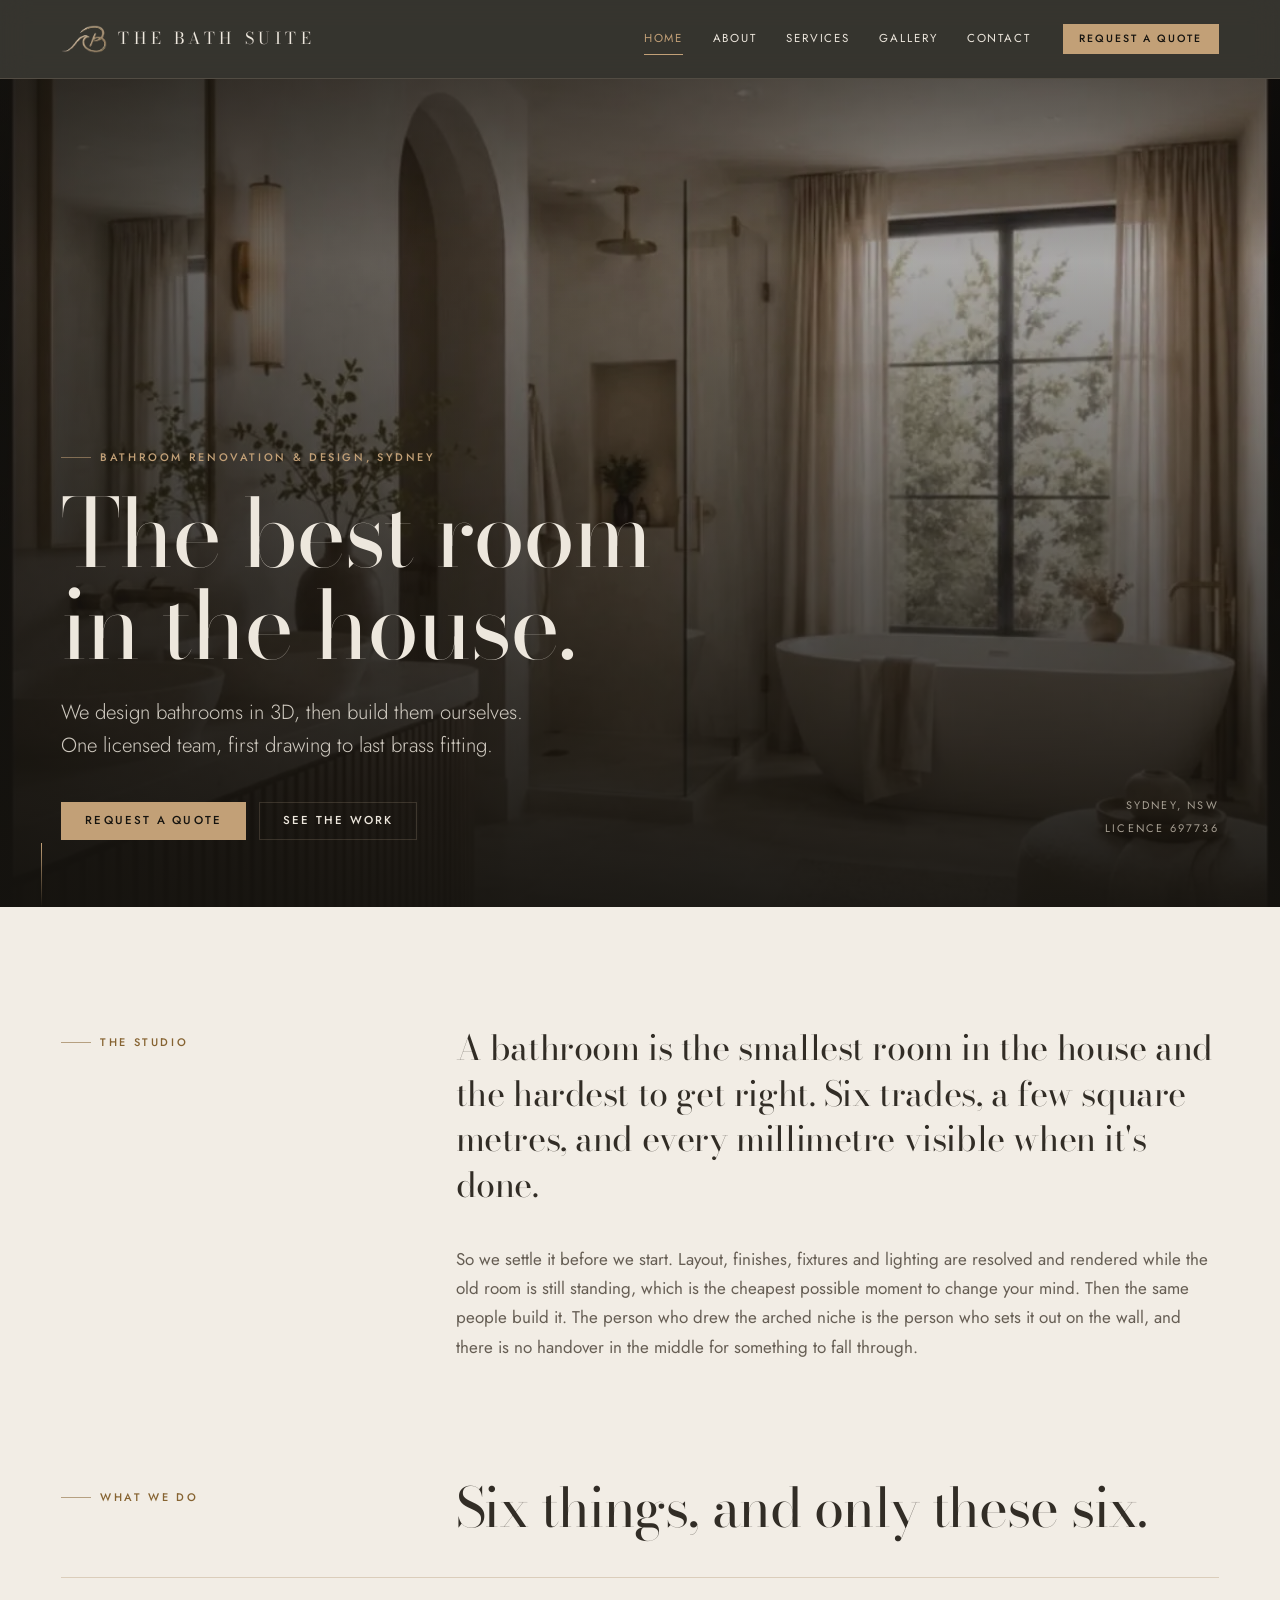
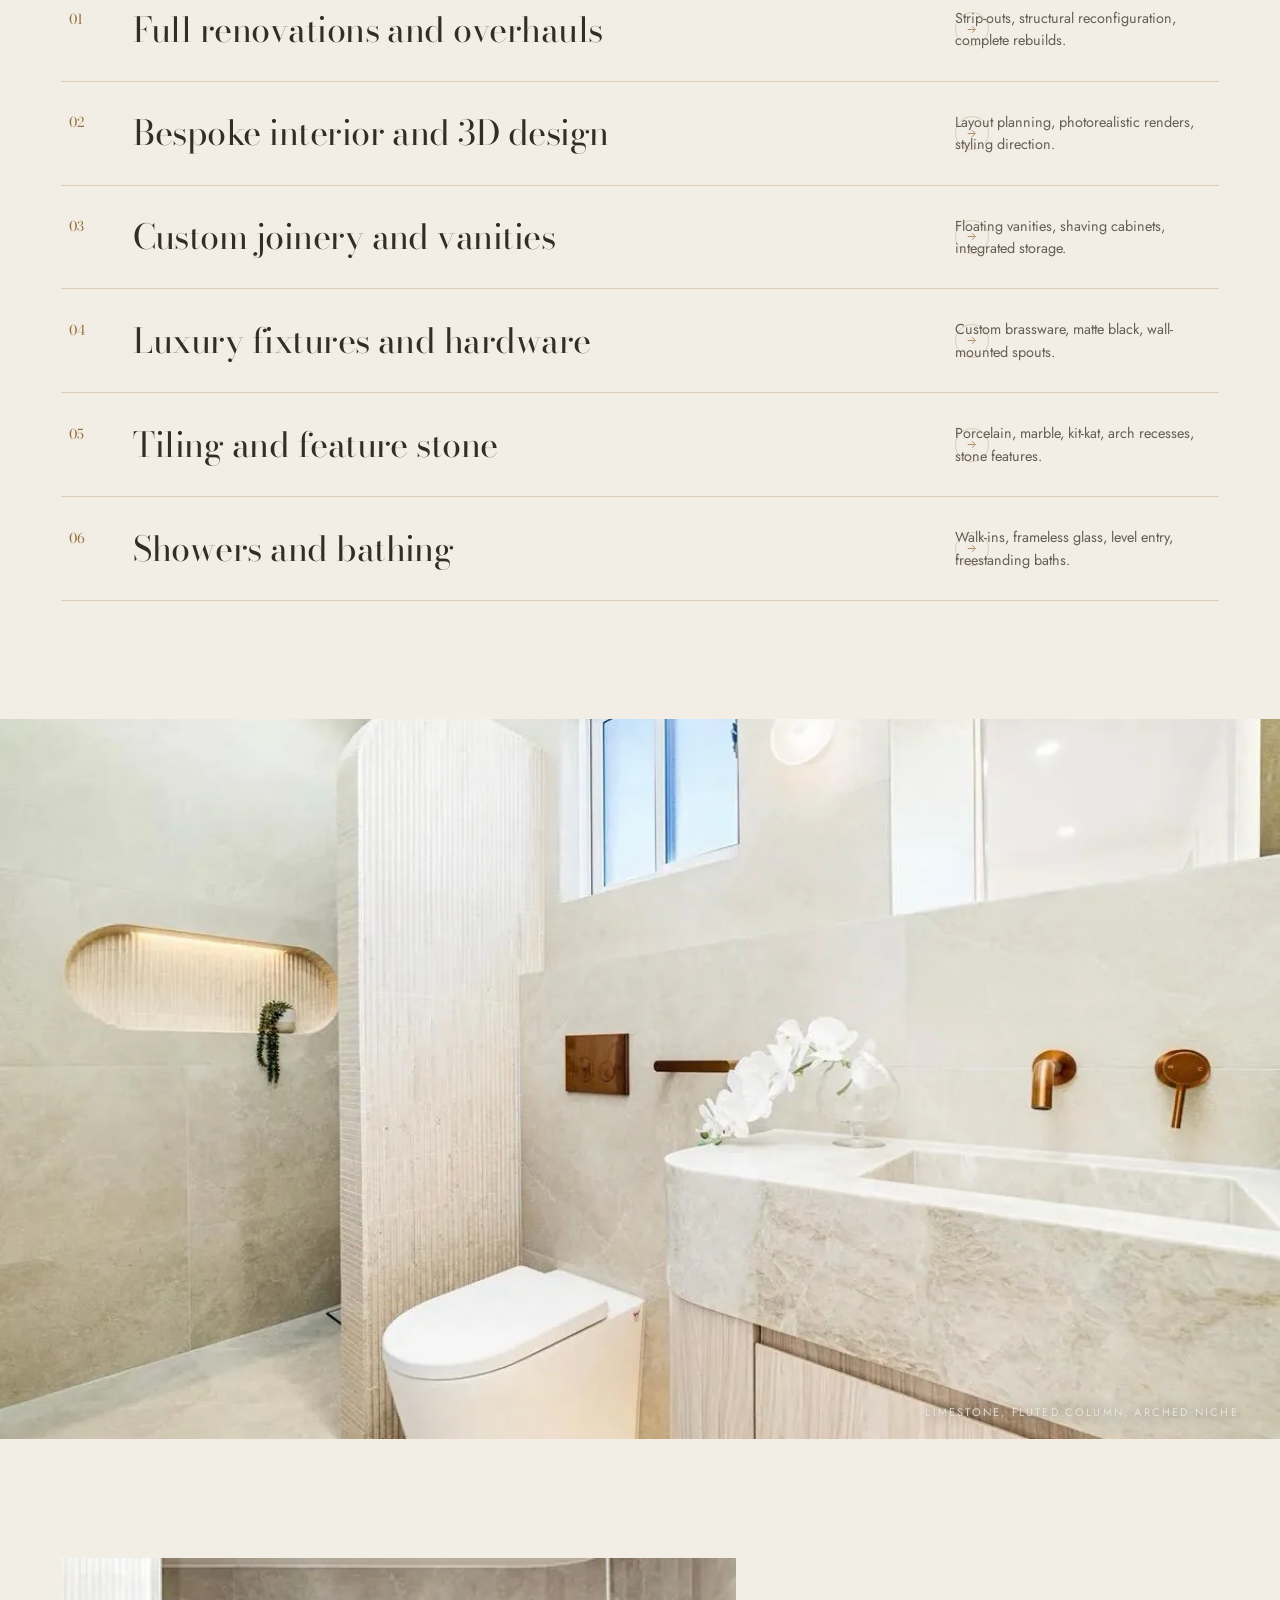
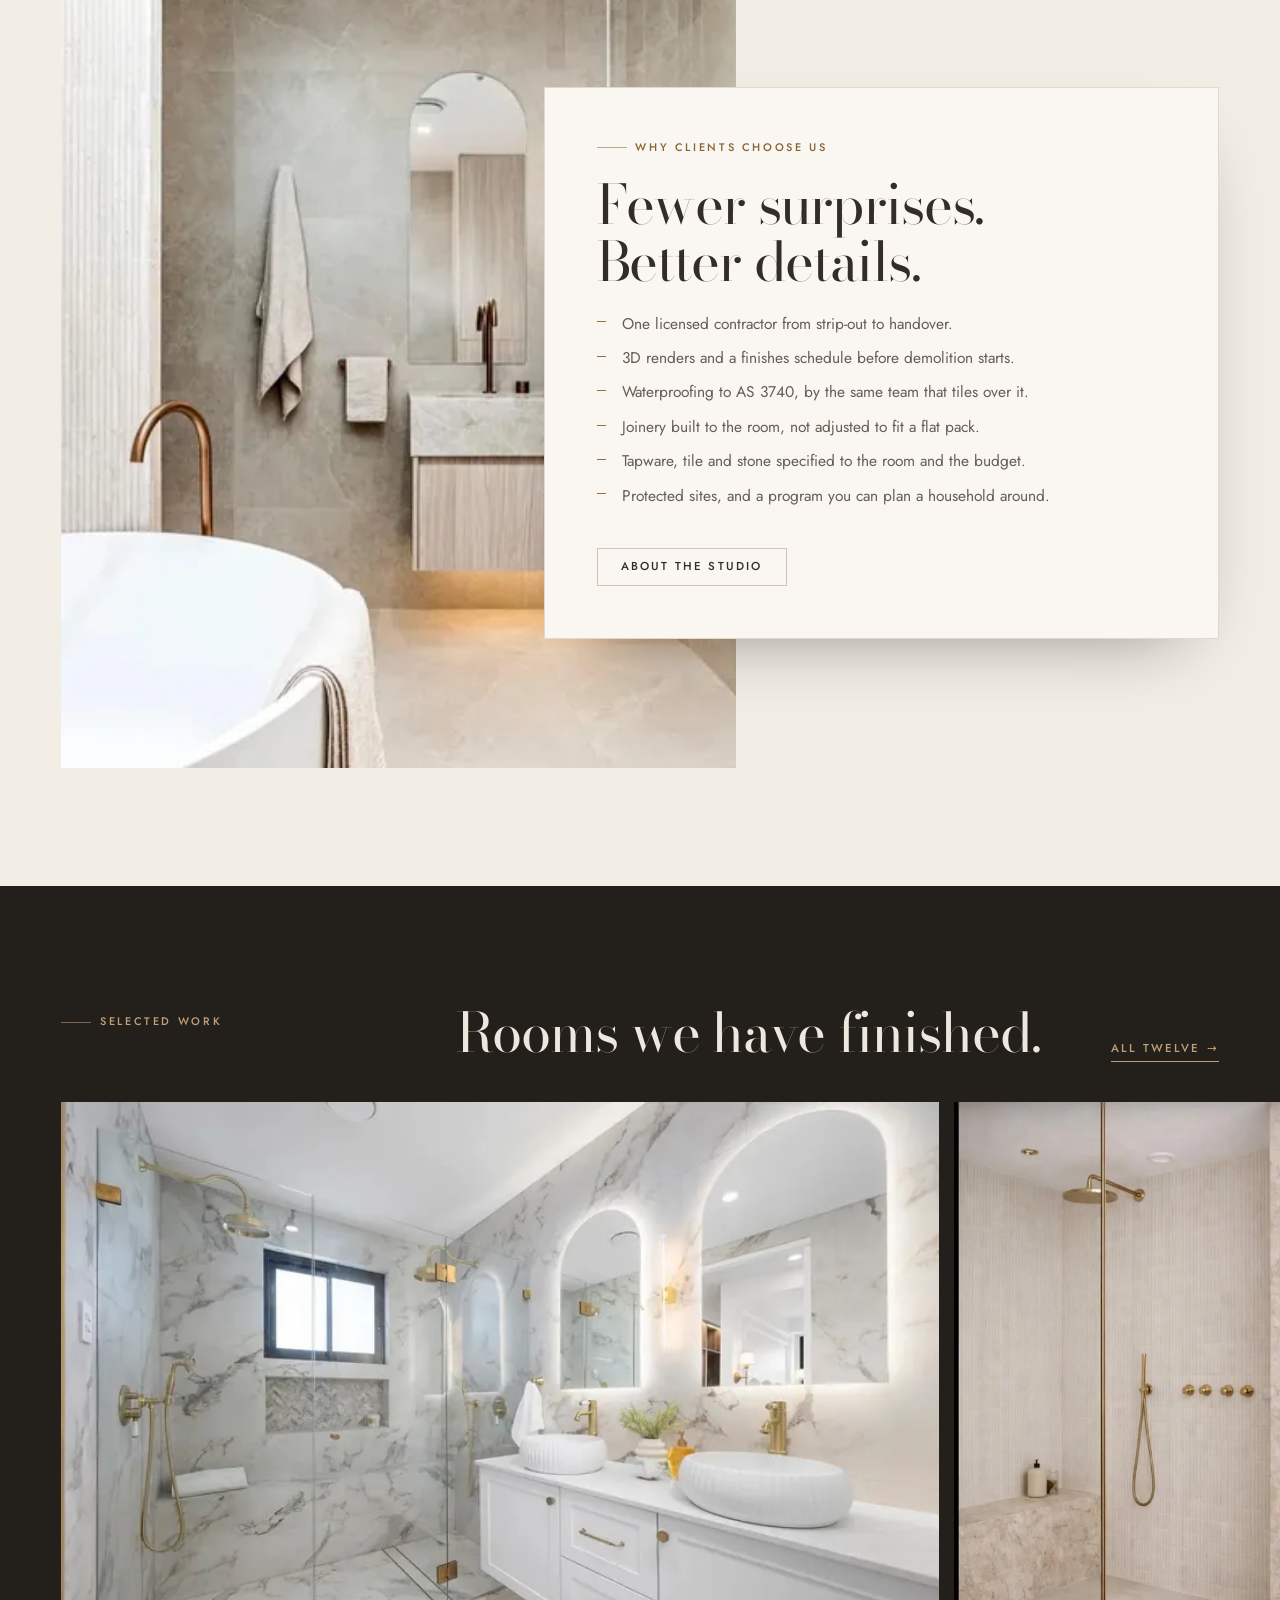
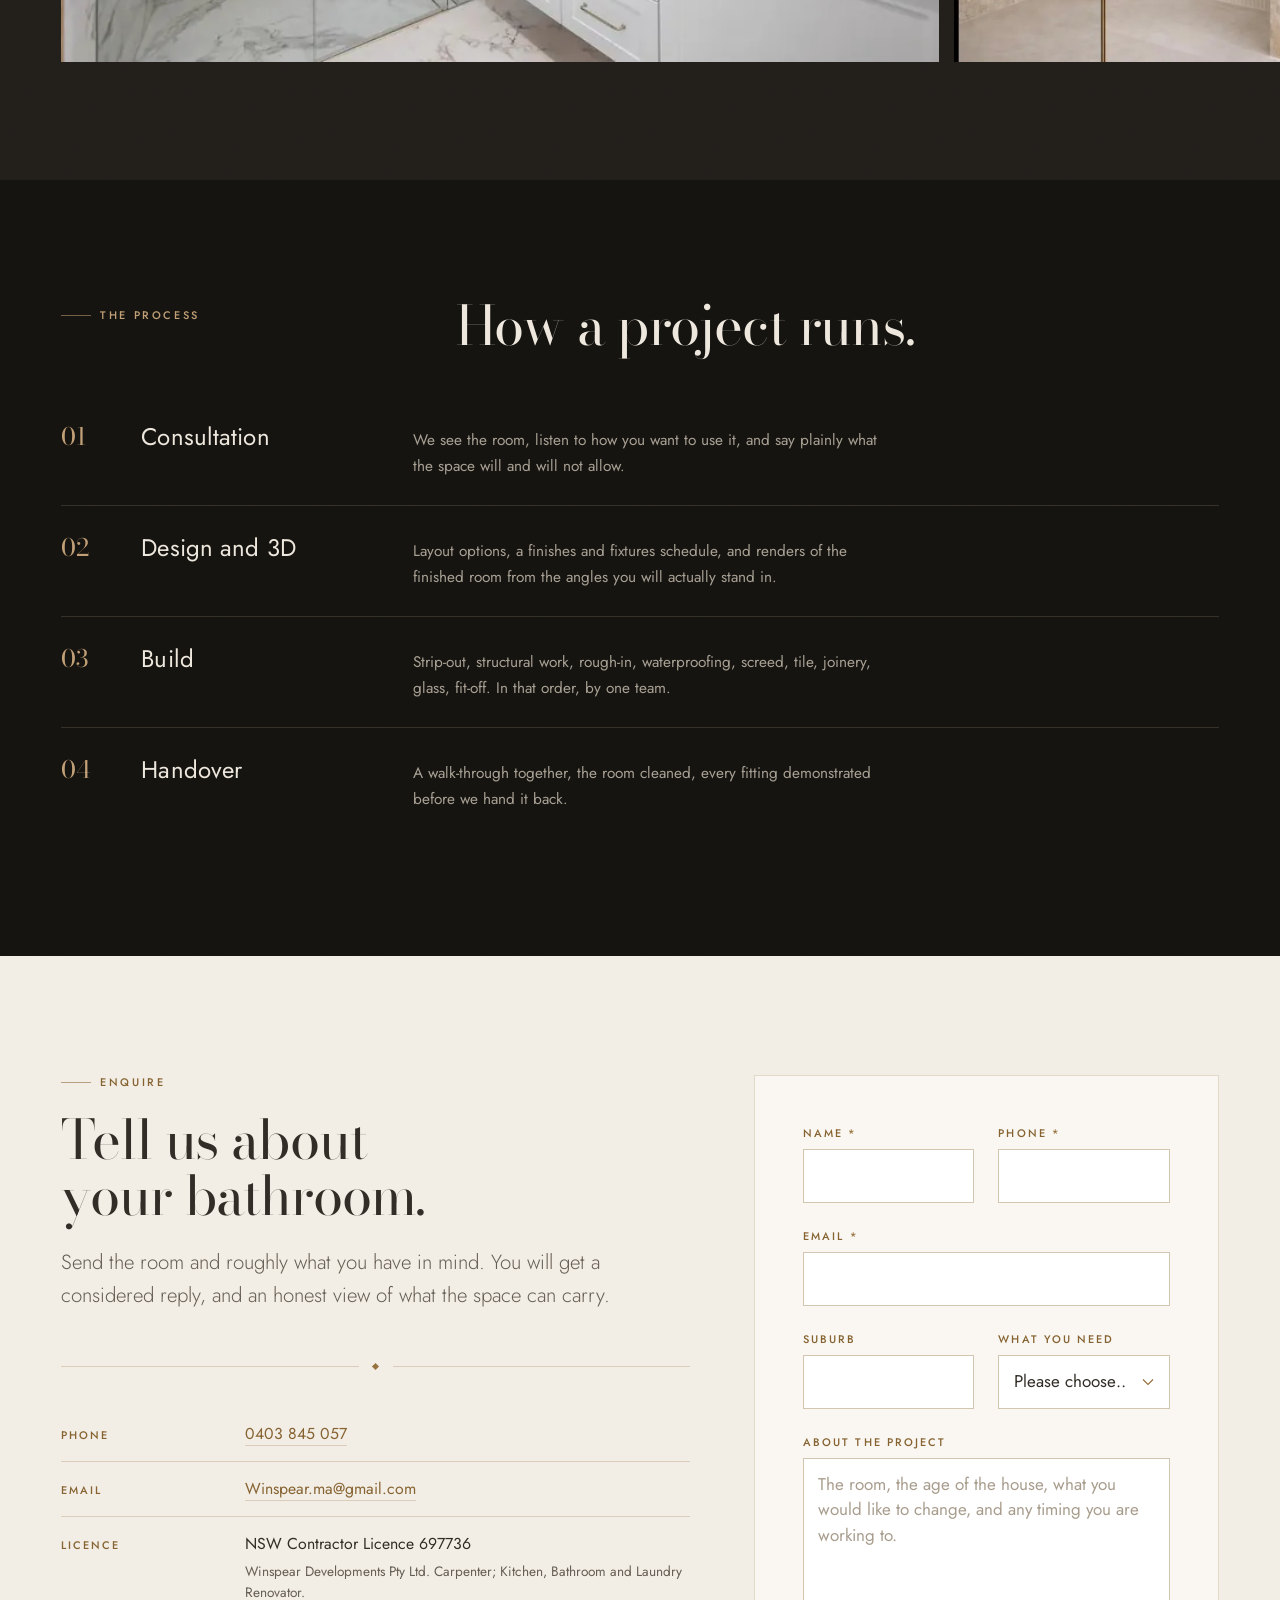
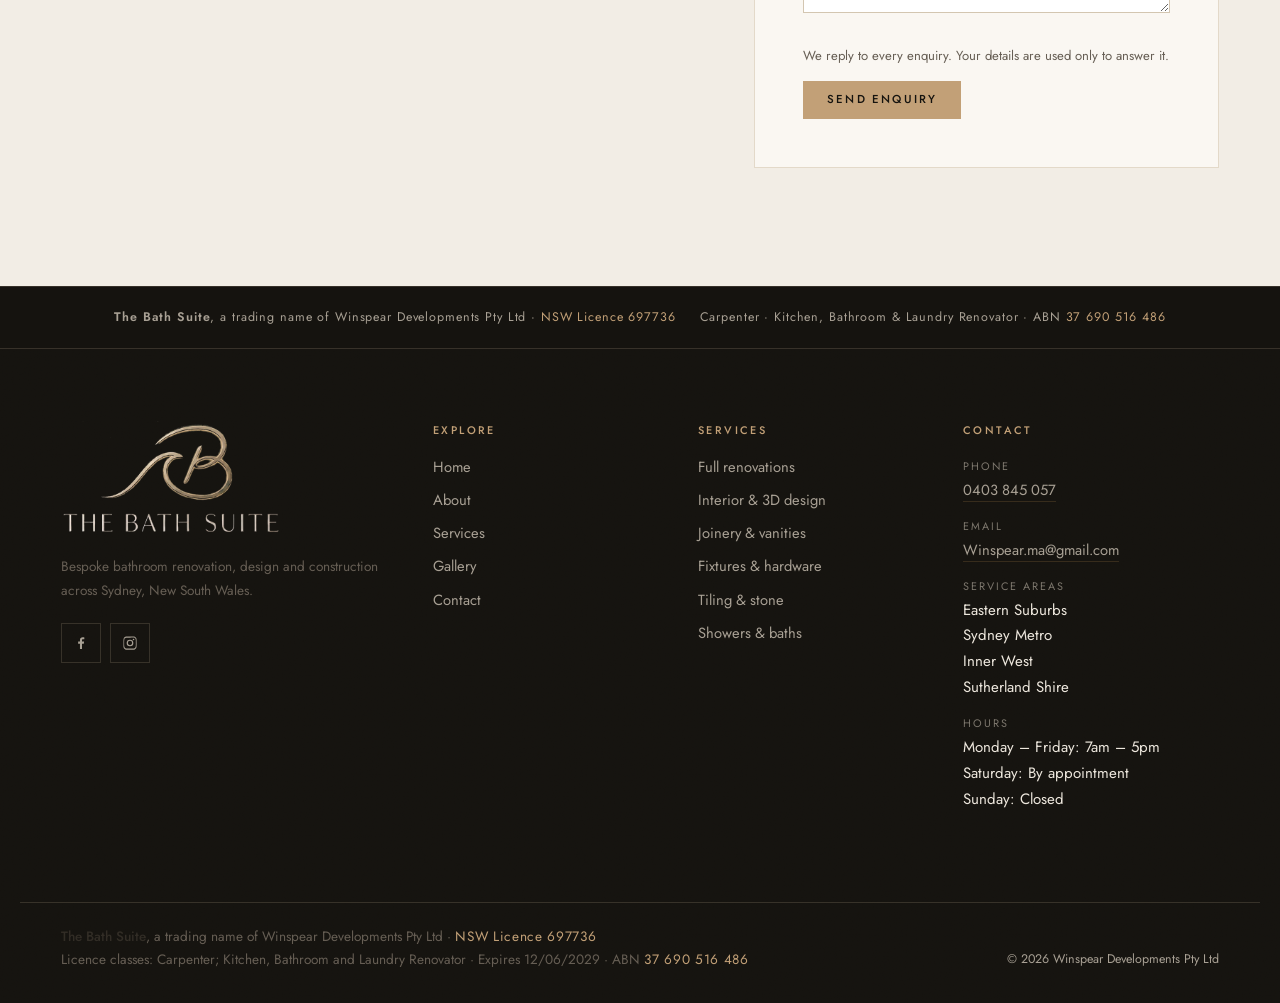
==== index.html @ baddc9fd "Bake the areas and address into the markup Keeps them consistent with phone, email and hours: a know" ====
<!DOCTYPE html>
<html lang="en-AU">
<head>
<meta charset="utf-8">
<meta name="viewport" content="width=device-width, initial-scale=1">
<title>The Bath Suite | Bespoke Bathroom Renovations &amp; Design, Sydney</title>
<meta name="description" content="Bespoke bathroom renovations across Sydney. Full rebuilds, 3D design, custom joinery, luxury tapware, tiling and stone. Licensed NSW renovator.">
<link rel="canonical" href="https://www.thebathsuite.com.au/index.html">
<meta name="theme-color" content="#15130f">

<meta property="og:type" content="website">
<meta property="og:site_name" content="The Bath Suite">
<meta property="og:locale" content="en_AU">
<meta property="og:title" content="The Bath Suite | Bespoke Bathroom Renovations &amp; Design, Sydney">
<meta property="og:description" content="Bespoke bathrooms across Sydney, designed in 3D and built end to end by a licensed renovation team.">
<meta property="og:url" content="https://www.thebathsuite.com.au/index.html">
<meta property="og:image" content="https://www.thebathsuite.com.au/assets/img/gallery/calacatta-marble-arched-mirrors-brass-tapware.webp">
<meta property="og:image:alt" content="Marble bathroom with twin arched backlit mirrors and brass tapware by The Bath Suite.">
<meta name="twitter:card" content="summary_large_image">

<link rel="icon" href="favicon.ico" sizes="32x32">
<link rel="icon" type="image/png" href="favicon-32.png" sizes="32x32">
<link rel="apple-touch-icon" href="apple-touch-icon.png">
<link rel="manifest" href="site.webmanifest">

<link rel="preload" href="assets/fonts/bodoni-var.woff2" as="font" type="font/woff2" crossorigin>
<link rel="preload" href="assets/fonts/jost-var.woff2" as="font" type="font/woff2" crossorigin>
<link rel="preload" as="image" href="assets/img/gallery/french-provincial-ensuite-arched-doorway-tub.webp" fetchpriority="high">
<link rel="stylesheet" href="assets/css/site.css">
<script src="assets/js/config.js"></script>

<!-- Local business schema. Keep "telephone", "address" and the hours in step
     with config.js if any of them change.
     Saturday is deliberately not listed below: it is by appointment, and no
     times were given, so inventing a window would be worse than omitting it.
     The human-readable hours on the page carry that nuance. -->
<script type="application/ld+json">
{
  "@context": "https://schema.org",
  "@type": "HomeAndConstructionBusiness",
  "@id": "https://www.thebathsuite.com.au/#business",
  "name": "The Bath Suite",
  "legalName": "Winspear Developments Pty Ltd",
  "description": "Bespoke bathroom renovation, design and construction studio serving Sydney, New South Wales.",
  "url": "https://www.thebathsuite.com.au/",
  "telephone": "+61403845057",
  "email": "Winspear.ma@gmail.com",
  "logo": "https://www.thebathsuite.com.au/icon-512.png",
  "image": "https://www.thebathsuite.com.au/assets/img/gallery/calacatta-marble-arched-mirrors-brass-tapware.webp",
  "address": {
    "@type": "PostalAddress",
    "streetAddress": "53 Corea Street",
    "addressLocality": "Sylvania",
    "addressRegion": "NSW",
    "postalCode": "2224",
    "addressCountry": "AU"
  },
  "areaServed": [
    { "@type": "City", "name": "Sydney", "containedInPlace": { "@type": "State", "name": "New South Wales" } },
    { "@type": "Place", "name": "Eastern Suburbs, Sydney" },
    { "@type": "Place", "name": "Inner West, Sydney" },
    { "@type": "Place", "name": "Sutherland Shire" }
  ],
  "openingHoursSpecification": [
    {
      "@type": "OpeningHoursSpecification",
      "dayOfWeek": ["Monday", "Tuesday", "Wednesday", "Thursday", "Friday"],
      "opens": "07:00",
      "closes": "17:00"
    }
  ],
  "sameAs": [
    "https://www.facebook.com/profile.php?id=61593189610822",
    "https://www.instagram.com/the.bathsuite"
  ],
  "identifier": [
    { "@type": "PropertyValue", "name": "ABN", "value": "37 690 516 486" },
    { "@type": "PropertyValue", "name": "NSW Contractor Licence", "value": "697736" }
  ],
  "knowsAbout": [
    "Bathroom renovation", "Bathroom design", "3D interior visualisation",
    "Custom joinery and vanities", "Tiling and stone work", "Shower installation"
  ]
}
</script>
</head>

<body>
<a class="skip" href="#main">Skip to content</a>

<!-- ============================================================ HEADER -->
<header class="site-head">
  <div class="shell head-inner">
    <a class="brand" href="index.html" aria-label="The Bath Suite, home">
      <img class="brand__mark" src="assets/img/logo-mark.webp" alt="" width="240" height="141" fetchpriority="high">
      <span class="brand__type">The Bath&nbsp;Suite</span>
    </a>

    <nav class="nav" aria-label="Primary">
      <ul class="nav__list">
        <li><a href="index.html" aria-current="page">Home</a></li>
        <li><a href="about.html">About</a></li>
        <li><a href="services.html">Services</a></li>
        <li><a href="gallery.html">Gallery</a></li>
        <li><a href="contact.html">Contact</a></li>
      </ul>
      <a class="btn btn--brass btn--sm" href="contact.html">Request a quote</a>
    </nav>

    <button class="burger" id="burger" aria-expanded="false" aria-controls="navPanel">
      <span></span><span></span><span></span>
      <span class="visually-hidden">Menu</span>
    </button>
  </div>
</header>

<div class="nav-panel" id="navPanel">
  <a href="index.html" aria-current="page">Home</a>
  <a href="about.html">About</a>
  <a href="services.html">Services</a>
  <a href="gallery.html">Gallery</a>
  <a href="contact.html">Contact</a>
  <a class="btn btn--brass" href="contact.html">Request a quote</a>
  <p class="nav-panel__meta">Sydney, NSW<br>NSW Licence 697736</p>
</div>

<main id="main">

  <!-- ============================================================ HERO -->
  <section class="hero">
    <img class="hero__img"
         src="assets/img/gallery/french-provincial-ensuite-arched-doorway-tub.webp"
         alt="Ensuite with an arched doorway to the shower, a freestanding bath beneath a steel window, and a fluted timber double vanity."
         width="1206" height="1386" fetchpriority="high" decoding="async">
    <div class="shell hero__inner">
      <div class="hero__lede">
        <p class="eyebrow">Bathroom renovation &amp; design, Sydney</p>
        <h1 class="hero__title">The best room in the house.</h1>
        <p class="lead">We design bathrooms in 3D, then build them ourselves. One licensed
          team, first drawing to last brass fitting.</p>
        <div class="btn-row">
          <a class="btn btn--brass" href="contact.html">Request a quote</a>
          <a class="btn btn--ghost" href="gallery.html">See the work</a>
        </div>
      </div>
      <p class="hero__aside">Sydney, NSW<br>Licence 697736</p>
    </div>
    <span class="hero__seam" aria-hidden="true"></span>
  </section>

  <!-- ====================================================== STATEMENT -->
  <section class="section">
    <div class="shell g12">
      <div class="statement__label reveal">
        <p class="eyebrow">The studio</p>
      </div>
      <div class="statement__body reveal">
        <p>A bathroom is the smallest room in the house and the hardest to get right.
          Six trades, a few square metres, and every millimetre visible when it's done.</p>
        <p>So we settle it before we start. Layout, finishes, fixtures and lighting are
          resolved and rendered while the old room is still standing, which is the cheapest
          possible moment to change your mind. Then the same people build it. The person who
          drew the arched niche is the person who sets it out on the wall, and there is no
          handover in the middle for something to fall through.</p>
      </div>
    </div>
  </section>

  <!-- ================================================== SERVICE INDEX -->
  <section class="section section--flush-top" id="services">
    <div class="shell">
      <div class="g12" style="margin-bottom: clamp(1.5rem, 1rem + 2vw, 2.5rem)">
        <div class="statement__label reveal"><p class="eyebrow">What we do</p></div>
        <div class="statement__body reveal" style="align-self: end">
          <h2 style="font-size: var(--t-h2)">Six things, and only these six.</h2>
        </div>
      </div>

      <div class="index reveal">
        <a class="index__row" href="services.html#renovations">
          <span class="index__num">01</span>
          <span class="index__title">Full renovations and overhauls</span>
          <p class="index__desc">Strip-outs, structural reconfiguration, complete rebuilds.</p>
          <img class="index__thumb" src="assets/img/gallery/green-mosaic-freestanding-tub-brushed-brass-760.webp"
               alt="" width="760" height="514" loading="lazy" decoding="async">
          <span class="index__go" aria-hidden="true">
            <svg viewBox="0 0 24 24"><path d="M5 12h13M13 6l6 6-6 6"/></svg>
          </span>
        </a>

        <a class="index__row" href="services.html#design">
          <span class="index__num">02</span>
          <span class="index__title">Bespoke interior and 3D design</span>
          <p class="index__desc">Layout planning, photorealistic renders, styling direction.</p>
          <img class="index__thumb" src="assets/img/gallery/french-provincial-ensuite-arched-doorway-tub-760.webp"
               alt="" width="760" height="874" loading="lazy" decoding="async">
          <span class="index__go" aria-hidden="true">
            <svg viewBox="0 0 24 24"><path d="M5 12h13M13 6l6 6-6 6"/></svg>
          </span>
        </a>

        <a class="index__row" href="services.html#joinery">
          <span class="index__num">03</span>
          <span class="index__title">Custom joinery and vanities</span>
          <p class="index__desc">Floating vanities, shaving cabinets, integrated storage.</p>
          <img class="index__thumb" src="assets/img/gallery/marble-walls-timber-vanity-backlit-mirrors-760.webp"
               alt="" width="760" height="507" loading="lazy" decoding="async">
          <span class="index__go" aria-hidden="true">
            <svg viewBox="0 0 24 24"><path d="M5 12h13M13 6l6 6-6 6"/></svg>
          </span>
        </a>

        <a class="index__row" href="services.html#fixtures">
          <span class="index__num">04</span>
          <span class="index__title">Luxury fixtures and hardware</span>
          <p class="index__desc">Custom brassware, matte black, wall-mounted spouts.</p>
          <img class="index__thumb" src="assets/img/gallery/blue-kitkat-tile-brass-tapware-black-basin-760.webp"
               alt="" width="760" height="835" loading="lazy" decoding="async">
          <span class="index__go" aria-hidden="true">
            <svg viewBox="0 0 24 24"><path d="M5 12h13M13 6l6 6-6 6"/></svg>
          </span>
        </a>

        <a class="index__row" href="services.html#tiling">
          <span class="index__num">05</span>
          <span class="index__title">Tiling and feature stone</span>
          <p class="index__desc">Porcelain, marble, kit-kat, arch recesses, stone features.</p>
          <img class="index__thumb" src="assets/img/gallery/calacatta-marble-arched-mirrors-brass-tapware-760.webp"
               alt="" width="760" height="485" loading="lazy" decoding="async">
          <span class="index__go" aria-hidden="true">
            <svg viewBox="0 0 24 24"><path d="M5 12h13M13 6l6 6-6 6"/></svg>
          </span>
        </a>

        <a class="index__row" href="services.html#showers">
          <span class="index__num">06</span>
          <span class="index__title">Showers and bathing</span>
          <p class="index__desc">Walk-ins, frameless glass, level entry, freestanding baths.</p>
          <img class="index__thumb" src="assets/img/gallery/cream-kitkat-shower-stone-shelving-brass-760.webp"
               alt="" width="760" height="897" loading="lazy" decoding="async">
          <span class="index__go" aria-hidden="true">
            <svg viewBox="0 0 24 24"><path d="M5 12h13M13 6l6 6-6 6"/></svg>
          </span>
        </a>
      </div>
    </div>
  </section>

  <!-- ================================================== FULL-BLEED PLATE -->
  <section class="plate bleed">
    <img src="assets/img/gallery/limestone-powder-room-fluted-column-arch-niche-760.webp"
         srcset="assets/img/gallery/limestone-powder-room-fluted-column-arch-niche-760.webp 760w, assets/img/gallery/limestone-powder-room-fluted-column-arch-niche.webp 1206w"
         sizes="100vw"
         alt="Limestone powder room with a fluted tile column, an arched backlit niche and aged brass tapware."
         width="1206" height="776" loading="lazy" decoding="async">
    <p class="plate__note">Limestone, fluted column, arched niche</p>
  </section>

  <!-- ======================================================= OVERLAP -->
  <section class="section">
    <div class="shell">
      <div class="overlap">
        <div class="overlap__media reveal">
          <img src="assets/img/gallery/warm-neutral-ensuite-fluted-tile-arch-mirror.webp"
               srcset="assets/img/gallery/warm-neutral-ensuite-fluted-tile-arch-mirror-760.webp 760w,
                       assets/img/gallery/warm-neutral-ensuite-fluted-tile-arch-mirror.webp 1206w"
               sizes="(min-width: 900px) 58vw, 100vw"
               alt="Warm neutral ensuite with a fluted tile wall, an arched mirror and a floating stone-top vanity."
               width="1206" height="792" loading="lazy" decoding="async">
        </div>
        <div class="overlap__panel reveal">
          <p class="eyebrow">Why clients choose us</p>
          <h2>Fewer surprises.<br>Better details.</h2>
          <ul class="ticks">
            <li>One licensed contractor from strip-out to handover.</li>
            <li>3D renders and a finishes schedule before demolition starts.</li>
            <li>Waterproofing to AS 3740, by the same team that tiles over it.</li>
            <li>Joinery built to the room, not adjusted to fit a flat pack.</li>
            <li>Tapware, tile and stone specified to the room and the budget.</li>
            <li>Protected sites, and a program you can plan a household around.</li>
          </ul>
          <div class="btn-row">
            <a class="btn btn--ghost" href="about.html">About the studio</a>
          </div>
        </div>
      </div>
    </div>
  </section>

  <!-- ==================================================== GALLERY RAIL -->
  <section class="section on-dark">
    <div class="shell" style="margin-bottom: clamp(1.5rem, 1rem + 2vw, 2.5rem)">
      <div class="g12">
        <div class="statement__label reveal"><p class="eyebrow">Selected work</p></div>
        <div class="statement__body reveal" style="display: flex; flex-wrap: wrap; gap: 1rem 2rem; align-items: baseline; justify-content: space-between">
          <h2 style="font-size: var(--t-h2)">Rooms we have finished.</h2>
          <a class="ulink" href="gallery.html">All twelve <span class="arw" aria-hidden="true">&rarr;</span></a>
        </div>
      </div>
    </div>

    <div class="rail bleed reveal">
      <a href="gallery.html" aria-label="Calacatta marble bathroom, view the gallery">
        <img src="assets/img/gallery/calacatta-marble-arched-mirrors-brass-tapware-760.webp"
             srcset="assets/img/gallery/calacatta-marble-arched-mirrors-brass-tapware-760.webp 760w, assets/img/gallery/calacatta-marble-arched-mirrors-brass-tapware.webp 1206w"
             sizes="(min-width: 900px) 46vw, 80vw"
             alt="Calacatta marble bathroom with twin arched backlit mirrors and brass tapware."
             width="1206" height="770" loading="lazy" decoding="async">
      </a>
      <a href="gallery.html" aria-label="Cream kit-kat tiled shower, view the gallery">
        <img src="assets/img/gallery/cream-kitkat-shower-stone-shelving-brass-760.webp"
             srcset="assets/img/gallery/cream-kitkat-shower-stone-shelving-brass-760.webp 760w, assets/img/gallery/cream-kitkat-shower-stone-shelving-brass.webp 1206w"
             sizes="(min-width: 900px) 46vw, 80vw"
             alt="Walk-in shower lined in cream kit-kat tile with stone shelving and brass fittings."
             width="1186" height="1400" loading="lazy" decoding="async">
      </a>
      <a href="gallery.html" aria-label="Green mosaic feature wall, view the gallery">
        <img src="assets/img/gallery/green-mosaic-freestanding-tub-brushed-brass-760.webp"
             srcset="assets/img/gallery/green-mosaic-freestanding-tub-brushed-brass-760.webp 760w, assets/img/gallery/green-mosaic-freestanding-tub-brushed-brass.webp 1206w"
             sizes="(min-width: 900px) 46vw, 80vw"
             alt="Freestanding bath against a green mosaic feature wall with brushed brass tapware."
             width="1206" height="815" loading="lazy" decoding="async">
      </a>
      <a href="gallery.html" aria-label="Travertine ensuite, view the gallery">
        <img src="assets/img/gallery/travertine-ensuite-checkerboard-shower-stone-vanity-760.webp"
             srcset="assets/img/gallery/travertine-ensuite-checkerboard-shower-stone-vanity-760.webp 760w, assets/img/gallery/travertine-ensuite-checkerboard-shower-stone-vanity.webp 1206w"
             sizes="(min-width: 900px) 46vw, 80vw"
             alt="Travertine ensuite with a checkerboard tiled shower and a floating stone vanity."
             width="1196" height="1400" loading="lazy" decoding="async">
      </a>
      <a href="gallery.html" aria-label="Blue kit-kat tiled bathroom, view the gallery">
        <img src="assets/img/gallery/blue-kitkat-tile-brass-tapware-black-basin-760.webp"
             srcset="assets/img/gallery/blue-kitkat-tile-brass-tapware-black-basin-760.webp 760w, assets/img/gallery/blue-kitkat-tile-brass-tapware-black-basin.webp 1206w"
             sizes="(min-width: 900px) 46vw, 80vw"
             alt="Blue kit-kat tiled shower and vanity with brushed brass tapware and a black basin."
             width="1040" height="1143" loading="lazy" decoding="async">
      </a>
      <a href="gallery.html" aria-label="Marble walls and timber vanity, view the gallery">
        <img src="assets/img/gallery/marble-walls-timber-vanity-backlit-mirrors-760.webp"
             srcset="assets/img/gallery/marble-walls-timber-vanity-backlit-mirrors-760.webp 760w, assets/img/gallery/marble-walls-timber-vanity-backlit-mirrors.webp 1206w"
             sizes="(min-width: 900px) 46vw, 80vw"
             alt="Marble-look walls with a timber floating vanity and twin backlit oval mirrors."
             width="1206" height="805" loading="lazy" decoding="async">
      </a>
    </div>
  </section>

  <!-- ======================================================== PROCESS -->
  <section class="section on-dark on-dark--deep">
    <div class="shell">
      <div class="g12" style="margin-bottom: clamp(1.5rem, 1rem + 2vw, 2.5rem)">
        <div class="statement__label reveal"><p class="eyebrow">The process</p></div>
        <div class="statement__body reveal">
          <h2 style="font-size: var(--t-h2)">How a project runs.</h2>
        </div>
      </div>

      <div class="steps reveal">
        <div class="step">
          <span class="step__num">01</span>
          <h3 class="h3">Consultation</h3>
          <p>We see the room, listen to how you want to use it, and say plainly what the space
            will and will not allow.</p>
        </div>
        <div class="step">
          <span class="step__num">02</span>
          <h3 class="h3">Design and 3D</h3>
          <p>Layout options, a finishes and fixtures schedule, and renders of the finished room
            from the angles you will actually stand in.</p>
        </div>
        <div class="step">
          <span class="step__num">03</span>
          <h3 class="h3">Build</h3>
          <p>Strip-out, structural work, rough-in, waterproofing, screed, tile, joinery, glass,
            fit-off. In that order, by one team.</p>
        </div>
        <div class="step">
          <span class="step__num">04</span>
          <h3 class="h3">Handover</h3>
          <p>A walk-through together, the room cleaned, every fitting demonstrated before we
            hand it back.</p>
        </div>
      </div>
    </div>
  </section>

  <!-- ========================================================= ENQUIRY -->
  <section class="section" id="enquire">
    <div class="shell">
      <div class="split split--wide-left split--top">
        <div class="reveal">
          <p class="eyebrow">Enquire</p>
          <h2>Tell us about your bathroom.</h2>
          <p class="lead">Send the room and roughly what you have in mind. You will get a
            considered reply, and an honest view of what the space can carry.</p>

          <div class="rule" aria-hidden="true"><span></span></div>

          <dl class="creds" style="padding: 0; background: none; border: 0">
            <div class="creds__row" data-optional>
              <dt>Phone</dt>
              <dd data-contact="phone"><a class="inline-link" href="tel:0403845057">0403 845 057</a></dd>
            </div>
            <div class="creds__row" data-optional>
              <dt>Email</dt>
              <dd data-contact="email"><a class="inline-link" href="mailto:Winspear.ma@gmail.com">Winspear.ma@gmail.com</a></dd>
            </div>
            <div class="creds__row">
              <dt>Licence</dt>
              <dd>NSW Contractor Licence 697736<small>Winspear Developments Pty Ltd. Carpenter; Kitchen, Bathroom and Laundry Renovator.</small></dd>
            </div>
          </dl>
        </div>

        <div class="reveal">
          <div class="form-card">
            <form data-enquiry action="https://formspree.io/f/YOUR_FORM_ID" method="POST">
              <input type="hidden" name="_subject" value="New website enquiry, The Bath Suite">
              <input type="hidden" name="_page" value="Home">
              <!-- honeypot: hidden from people, tempting to bots -->
              <div class="hp" aria-hidden="true">
                <label for="hp-home">Leave this field empty</label>
                <input id="hp-home" type="text" name="_gotcha" tabindex="-1" autocomplete="off">
              </div>

              <div class="field-grid field-grid--2">
                <div class="field">
                  <label for="h-name">Name <span class="req">*</span></label>
                  <input id="h-name" name="name" type="text" autocomplete="name" required>
                </div>
                <div class="field">
                  <label for="h-phone">Phone <span class="req">*</span></label>
                  <input id="h-phone" name="phone" type="tel" autocomplete="tel" inputmode="tel" required>
                </div>
                <div class="field field-full">
                  <label for="h-email">Email <span class="req">*</span></label>
                  <input id="h-email" name="email" type="email" autocomplete="email" required>
                </div>
                <div class="field">
                  <label for="h-suburb">Suburb</label>
                  <input id="h-suburb" name="suburb" type="text" autocomplete="address-level2">
                </div>
                <div class="field">
                  <label for="h-scope">What you need</label>
                  <select id="h-scope" name="scope">
                    <option value="">Please choose…</option>
                    <option>Full bathroom renovation</option>
                    <option>Ensuite renovation</option>
                    <option>Design and 3D renders only</option>
                    <option>Joinery or vanity</option>
                    <option>Tiling or stone work</option>
                    <option>Shower or bath installation</option>
                    <option>Something else</option>
                  </select>
                </div>
                <div class="field field-full">
                  <label for="h-msg">About the project</label>
                  <textarea id="h-msg" name="message" rows="5" placeholder="The room, the age of the house, what you would like to change, and any timing you are working to."></textarea>
                </div>
              </div>

              <div class="form-foot">
                <p class="form-note">We reply to every enquiry. Your details are used only to
                  answer it.</p>
                <button class="btn btn--brass" type="submit">Send enquiry</button>
              </div>
              <p class="form-msg" data-form-msg role="status" aria-live="polite"></p>
            </form>

            <div class="form-sent center" data-form-sent>
              <h3 class="h3">Thank you, that has been sent.</h3>
              <p class="lead">We have your enquiry and will be in touch shortly.</p>
            </div>
          </div>
        </div>
      </div>
    </div>
  </section>

  <!-- ================================================== LICENCE STRIP -->
  <aside class="licence-strip">
    <div class="shell">
      <p><strong>The Bath Suite</strong>, a trading name of Winspear Developments Pty&nbsp;Ltd
        &middot; <span class="mono">NSW Licence 697736</span></p>
      <p>Carpenter &middot; Kitchen, Bathroom &amp; Laundry Renovator &middot; ABN
        <span class="mono">37 690 516 486</span></p>
    </div>
  </aside>
</main>

<!-- ============================================================ FOOTER -->
<footer class="site-foot">
  <div class="shell foot-main">
    <div>
      <img class="foot-lockup" src="assets/img/logo-lockup.webp"
           alt="The Bath Suite" width="620" height="322" loading="lazy" decoding="async">
      <p class="entity-line">Bespoke bathroom renovation, design and construction across Sydney,
        New South Wales.</p>
      <div class="socials">
        <a href="https://www.facebook.com/profile.php?id=61593189610822" target="_blank" rel="noopener noreferrer" aria-label="The Bath Suite on Facebook">
          <svg viewBox="0 0 24 24" aria-hidden="true"><path d="M13.5 21v-8h2.7l.4-3.1h-3.1V7.9c0-.9.25-1.5 1.55-1.5H17V3.6c-.3-.04-1.3-.13-2.46-.13-2.43 0-4.1 1.48-4.1 4.21V9.9H7.7V13h2.74v8z"/></svg>
        </a>
        <a href="https://www.instagram.com/the.bathsuite" target="_blank" rel="noopener noreferrer" aria-label="The Bath Suite on Instagram">
          <svg viewBox="0 0 24 24" aria-hidden="true"><path d="M12 2.2c3.2 0 3.6 0 4.9.07 1.2.05 1.8.25 2.2.42.6.23 1 .5 1.4.94.44.44.71.84.94 1.4.17.44.37 1.05.42 2.2.06 1.3.07 1.7.07 4.9s0 3.6-.07 4.9c-.05 1.2-.25 1.8-.42 2.2a3.9 3.9 0 0 1-.94 1.4c-.44.44-.84.71-1.4.94-.44.17-1.05.37-2.2.42-1.3.06-1.7.07-4.9.07s-3.6 0-4.9-.07c-1.2-.05-1.8-.25-2.2-.42a3.9 3.9 0 0 1-1.4-.94 3.9 3.9 0 0 1-.94-1.4c-.17-.44-.37-1.05-.42-2.2C2.2 15.6 2.2 15.2 2.2 12s0-3.6.07-4.9c.05-1.2.25-1.8.42-2.2.23-.6.5-1 .94-1.4.44-.44.84-.71 1.4-.94.44-.17 1.05-.37 2.2-.42C8.4 2.2 8.8 2.2 12 2.2zm0 1.8c-3.1 0-3.5 0-4.8.07-1 .05-1.5.2-1.9.35-.4.15-.7.34-1 .64-.3.3-.5.6-.64 1-.15.4-.3.9-.35 1.9C3.24 9.1 3.2 9.5 3.2 12s.04 2.9.11 4.2c.05 1 .2 1.5.35 1.9.15.4.34.7.64 1 .3.3.6.5 1 .64.4.15.9.3 1.9.35 1.3.07 1.7.07 4.8.07s3.5 0 4.8-.07c1-.05 1.5-.2 1.9-.35.4-.15.7-.34 1-.64.3-.3.5-.6.64-1 .15-.4.3-.9.35-1.9.07-1.3.07-1.7.07-4.2s0-2.9-.07-4.2c-.05-1-.2-1.5-.35-1.9a2.7 2.7 0 0 0-.64-1c-.3-.3-.6-.5-1-.64-.4-.15-.9-.3-1.9-.35C15.5 4 15.1 4 12 4z"/><path d="M12 7a5 5 0 1 0 0 10 5 5 0 0 0 0-10zm0 8.2a3.2 3.2 0 1 1 0-6.4 3.2 3.2 0 0 1 0 6.4z"/><circle cx="17.3" cy="6.7" r="1.15"/></svg>
        </a>
      </div>
    </div>

    <nav class="foot-col" aria-label="Pages">
      <h4>Explore</h4>
      <ul>
        <li><a href="index.html">Home</a></li>
        <li><a href="about.html">About</a></li>
        <li><a href="services.html">Services</a></li>
        <li><a href="gallery.html">Gallery</a></li>
        <li><a href="contact.html">Contact</a></li>
      </ul>
    </nav>

    <nav class="foot-col" aria-label="Services">
      <h4>Services</h4>
      <ul>
        <li><a href="services.html#renovations">Full renovations</a></li>
        <li><a href="services.html#design">Interior &amp; 3D design</a></li>
        <li><a href="services.html#joinery">Joinery &amp; vanities</a></li>
        <li><a href="services.html#fixtures">Fixtures &amp; hardware</a></li>
        <li><a href="services.html#tiling">Tiling &amp; stone</a></li>
        <li><a href="services.html#showers">Showers &amp; baths</a></li>
      </ul>
    </nav>

    <div class="foot-col">
      <h4>Contact</h4>
      <dl class="foot-contact">
        <div data-optional>
          <dt>Phone</dt>
          <dd data-contact="phone"><a class="inline-link" href="tel:0403845057">0403 845 057</a></dd>
        </div>
        <div data-optional>
          <dt>Email</dt>
          <dd data-contact="email"><a class="inline-link" href="mailto:Winspear.ma@gmail.com">Winspear.ma@gmail.com</a></dd>
        </div>
        <div data-optional>
          <dt>Service areas</dt>
          <dd data-contact="areas">Eastern Suburbs<br>Sydney Metro<br>Inner West<br>Sutherland Shire</dd>
        </div>
        <div data-optional>
          <dt>Hours</dt>
          <dd data-contact="hours">Monday – Friday: 7am – 5pm<br>Saturday: By appointment<br>Sunday: Closed</dd>
        </div>
      </dl>
    </div>
  </div>

  <div class="shell foot-legal">
    <div>
      <p class="entity-line"><strong>The Bath Suite</strong>, a trading name of Winspear
        Developments Pty&nbsp;Ltd &middot; <span class="mono">NSW Licence 697736</span></p>
      <p class="entity-line">Licence classes: Carpenter; Kitchen, Bathroom and Laundry Renovator
        &middot; Expires 12/06/2029 &middot; ABN <span class="mono">37 690 516 486</span></p>
    </div>
    <div class="foot-legal__end">
      <p>&copy; <span data-year>2026</span> Winspear Developments Pty Ltd</p>
    </div>
  </div>
</footer>

<!-- Sticky action bar, phones only. The Call button appears by itself once a
     phone number is set in config.js, and takes over as the primary action. -->
<div class="action-bar" id="actionBar">
  <a data-action="call" href="#" hidden>
    <svg viewBox="0 0 24 24" aria-hidden="true"><path d="M6.5 3h3l1.5 4-2 1.5a12 12 0 0 0 5.5 5.5L16 12l4 1.5v3a2 2 0 0 1-2 2A15 15 0 0 1 4.5 5a2 2 0 0 1 2-2z"/></svg>
    Call
  </a>
  <a class="is-primary" data-action="quote" href="contact.html">
    <svg viewBox="0 0 24 24" aria-hidden="true"><path d="M4 6h16v12H4zM4 7l8 6 8-6"/></svg>
    Request a quote
  </a>
  <a data-action="alt" href="gallery.html">
    <svg viewBox="0 0 24 24" aria-hidden="true"><path d="M3 5h18v14H3zM3 15l5-5 4 4 3-3 6 6"/></svg>
    Gallery
  </a>
</div>

<script src="assets/js/site.js" defer></script>
</body>
</html>
---- assets/css/site.css ----
/* ==========================================================================
   THE BATH SUITE — site stylesheet
   Editorial, not templated. Bodoni display over a geometric sans, warm stone
   ground, brass as the only accent. Layout leans on asymmetry, full-bleed
   breakouts and overlap rather than a stack of equal-width bands.
   Mobile-first. Plain CSS, no build step.

   CONTENTS
     01  Fonts
     02  Design tokens
     03  Reset & base
     04  Typography
     05  Layout: shell, grid, sections, bleed
     06  Buttons & links
     07  Header & navigation
     08  Hero
     09  Statement & editorial blocks
     10  Service index (numbered schedule)
     11  Overlap composition
     12  Process list
     13  Image rail & gallery
     14  Lightbox
     15  Credentials, licence, forms
     16  Footer & sticky mobile bar
     17  Reveal, placeholders, utilities
     18  Print
   ========================================================================== */

/* --------------------------------------------------------------- 01 fonts */
@font-face {
  font-family: 'Bodoni Moda';
  font-style: normal;
  font-weight: 400 700;
  font-display: swap;
  src: url('../fonts/bodoni-var.woff2') format('woff2');
  unicode-range: U+0000-00FF, U+0131, U+0152-0153, U+02BB-02BC, U+02C6, U+02DA,
    U+02DC, U+0304, U+0308, U+0329, U+2000-206F, U+20AC, U+2122, U+2191, U+2193,
    U+2212, U+2215, U+FEFF, U+FFFD;
}
@font-face {
  font-family: 'Bodoni Moda';
  font-style: italic;
  font-weight: 400 600;
  font-display: swap;
  src: url('../fonts/bodoni-var-italic.woff2') format('woff2');
  unicode-range: U+0000-00FF, U+0131, U+0152-0153, U+02BB-02BC, U+02C6, U+02DA,
    U+02DC, U+0304, U+0308, U+0329, U+2000-206F, U+20AC, U+2122, U+2191, U+2193,
    U+2212, U+2215, U+FEFF, U+FFFD;
}
@font-face {
  font-family: 'Jost';
  font-style: normal;
  font-weight: 300 600;
  font-display: swap;
  src: url('../fonts/jost-var.woff2') format('woff2');
  unicode-range: U+0000-00FF, U+0131, U+0152-0153, U+02BB-02BC, U+02C6, U+02DA,
    U+02DC, U+0304, U+0308, U+0329, U+2000-206F, U+20AC, U+2122, U+2191, U+2193,
    U+2212, U+2215, U+FEFF, U+FFFD;
}

/* ------------------------------------------------------------- 02 tokens */
:root {
  --ink: #15130f;
  --stone: #221f1b;
  --stone-2: #2c2823;
  --stone-3: #3a352d;

  --limestone: #f2ede5;
  --paper: #faf7f2;
  --sand: #e3d9c9;
  --sand-2: #d3c6b1;

  --brass: #c2a077;
  --brass-lift: #e0c096;
  --brass-deep: #97723f;
  --brass-ink: #866331;

  --text: #322d26;
  --text-soft: #665e54;
  --on-dark: #ede7dd;
  --on-dark-soft: #a8a094;

  --hair: rgba(151, 114, 63, 0.26);
  --hair-dark: rgba(226, 205, 172, 0.16);

  --display: 'Bodoni Moda', 'Didot', 'Bodoni MT', 'Times New Roman', serif;
  --body: 'Jost', 'Century Gothic', 'Avenir Next', 'Segoe UI', system-ui, sans-serif;

  /* display sizes run larger and tighter than before — Bodoni wants scale */
  --t-hero: clamp(2.55rem, 1.1rem + 6vw, 6rem);
  --t-h1: clamp(2.3rem, 1.2rem + 4.4vw, 4.6rem);
  --t-h2: clamp(1.95rem, 1.2rem + 3vw, 3.4rem);
  --t-h3: clamp(1.2rem, 1.05rem + 0.65vw, 1.5rem);
  --t-lead: clamp(1.06rem, 0.99rem + 0.4vw, 1.28rem);
  --t-body: 1.0625rem;
  --t-label: 0.685rem;

  --gutter: clamp(1.15rem, 0.5rem + 2.6vw, 3rem);
  --shell: 1240px;
  --shell-narrow: 780px;
  --sec-y: clamp(3.25rem, 1.4rem + 7.5vw, 8rem);
  --head-h: 62px;

  --ease: cubic-bezier(0.22, 0.61, 0.36, 1);
  --sbw: 0px; /* scrollbar width, measured by site.js */

  --grain: url("data:image/svg+xml,%3Csvg xmlns='http://www.w3.org/2000/svg' width='160' height='160'%3E%3Cfilter id='n'%3E%3CfeTurbulence type='fractalNoise' baseFrequency='0.82' numOctaves='3' stitchTiles='stitch'/%3E%3C/filter%3E%3Crect width='160' height='160' filter='url(%23n)'/%3E%3C/svg%3E");

  --arch: 50% 50% 3px 3px / 32% 32% 0 0;
}

@media (min-width: 900px) {
  :root { --head-h: 78px; }
}

/* --------------------------------------------------------- 03 reset & base */
*, *::before, *::after { box-sizing: border-box; }

html {
  -webkit-text-size-adjust: 100%;
  scroll-behavior: smooth;
  scroll-padding-top: calc(var(--head-h) + 1rem);
}

body {
  margin: 0;
  background: var(--limestone);
  color: var(--text);
  font-family: var(--body);
  font-size: var(--t-body);
  line-height: 1.72;
  -webkit-font-smoothing: antialiased;
  overflow-x: hidden;
}
body.is-locked { overflow: hidden; }

img, picture, svg, video { display: block; max-width: 100%; }
img { height: auto; }

h1, h2, h3, h4 { margin: 0; font-weight: 400; }
p { margin: 0 0 1.1em; }
p:last-child { margin-bottom: 0; }
ul, ol { margin: 0; padding: 0; }
li { list-style: none; }
a { color: inherit; text-decoration: none; }
button { font: inherit; color: inherit; border: 0; background: none; cursor: pointer; }

:focus-visible { outline: 2px solid var(--brass-deep); outline-offset: 3px; }
.on-dark :focus-visible, .site-head :focus-visible, .site-foot :focus-visible,
.lightbox :focus-visible, .hero :focus-visible { outline-color: var(--brass-lift); }

::selection { background: var(--brass); color: var(--ink); }

.skip {
  position: absolute; left: 50%; top: 0; z-index: 200;
  padding: 0.85rem 1.4rem;
  transform: translate(-50%, -110%);
  background: var(--stone); color: var(--on-dark);
  font-size: var(--t-label); letter-spacing: 0.16em; text-transform: uppercase;
}
.skip:focus { transform: translate(-50%, 0); }

.visually-hidden {
  position: absolute !important; width: 1px; height: 1px;
  margin: -1px; padding: 0; overflow: hidden;
  clip: rect(0 0 0 0); white-space: nowrap; border: 0;
}

/* ------------------------------------------------------- 04 typography */
h1, h2, .h1, .h2, .display {
  font-family: var(--display);
  font-weight: 400;
  line-height: 1.04;
  letter-spacing: -0.021em;
  text-wrap: balance;
}
h1, .h1 { font-size: var(--t-h1); }
h2, .h2 { font-size: var(--t-h2); }
.hero__title { font-size: var(--t-hero); line-height: 0.98; }

/* h3 sits in the sans, so small headings stay solid where Bodoni goes thin */
h3, .h3 {
  font-family: var(--body);
  font-size: var(--t-h3);
  font-weight: 400;
  line-height: 1.3;
  letter-spacing: 0.005em;
}

.em { font-style: italic; font-weight: 400; color: var(--brass-deep); }
.on-dark .em, .hero .em { color: var(--brass-lift); }

.lead {
  font-size: var(--t-lead);
  line-height: 1.62;
  color: var(--text-soft);
  font-weight: 300;
}
.on-dark .lead { color: var(--on-dark-soft); }

.prose { max-width: 60ch; }
h1 + .prose, h2 + .prose, h3 + .prose,
h1 + .lead, h2 + .lead, h3 + .lead,
h2 + .ticks, h3 + .ticks { margin-top: clamp(1.05rem, 0.85rem + 0.6vw, 1.5rem); }

.eyebrow, .label {
  display: flex; align-items: center; gap: 0.8em;
  margin: 0 0 1.35rem;
  font-family: var(--body);
  font-size: var(--t-label); font-weight: 500;
  letter-spacing: 0.24em; text-transform: uppercase;
  line-height: 1.4; color: var(--brass-ink);
}
.eyebrow::before {
  content: ''; flex: 0 0 auto; width: 30px; height: 1px;
  background: currentColor; opacity: 0.55;
}
.eyebrow--center { justify-content: center; }
.eyebrow--bare::before { display: none; }
.on-dark .eyebrow, .hero .eyebrow { color: var(--brass); }

/* ----------------------------------------------- 05 layout & structure */
.shell {
  width: 100%; max-width: var(--shell);
  margin-inline: auto; padding-inline: var(--gutter);
}
.shell--narrow { max-width: var(--shell-narrow); }

.section { padding-block: var(--sec-y); }
.section--tight { padding-block: clamp(2.25rem, 1.2rem + 4vw, 4.5rem); }
.section--flush-top { padding-top: 0; }
.section--flush-bottom { padding-bottom: 0; }

.on-dark {
  position: relative; background: var(--stone);
  color: var(--on-dark); isolation: isolate;
}
.on-dark::before {
  content: ''; position: absolute; inset: 0; z-index: -1;
  background-image: var(--grain); background-size: 160px 160px;
  opacity: 0.05; mix-blend-mode: overlay; pointer-events: none;
}
.on-dark--deep { background: var(--ink); }
.on-paper { background: var(--paper); }

/* a twelve-column field, so blocks can start off-axis instead of always
   filling the container edge to edge */
.g12 { display: grid; grid-template-columns: repeat(12, 1fr); gap: 0 clamp(1rem, 2vw, 2rem); }
@media (max-width: 819px) { .g12 > * { grid-column: 1 / -1 !important; } }

/* Break out of the shell to the full viewport width.
   100vw includes the scrollbar, which drags the page sideways by its width,
   so --sbw (set by site.js) is subtracted back out. */
.bleed {
  width: calc(100vw - var(--sbw));
  margin-inline: calc(50% - (100vw - var(--sbw)) / 2);
}

.rule {
  display: flex; align-items: center; gap: 0.9rem;
  margin-block: clamp(1.75rem, 1rem + 3vw, 3.25rem);
  color: var(--hair);
}
.rule::before, .rule::after { content: ''; flex: 1 1 auto; height: 1px; background: currentColor; }
.rule span { flex: 0 0 auto; width: 5px; height: 5px; background: var(--brass-deep); transform: rotate(45deg); }
.on-dark .rule { color: var(--hair-dark); }
.on-dark .rule span { background: var(--brass); }

.split { display: grid; gap: clamp(2rem, 1rem + 4.5vw, 4rem); }
@media (min-width: 900px) {
  .split { grid-template-columns: 1fr 1fr; align-items: center; }
  .split--wide-left { grid-template-columns: 1.15fr 0.85fr; }
  .split--wide-right { grid-template-columns: 0.85fr 1.15fr; }
  .split--top { align-items: start; }
  .split__media--first { order: -1; }
}

.center { text-align: center; }
.center .eyebrow { justify-content: center; }
.center .prose, .measure-center { margin-inline: auto; }

/* --------------------------------------------------- 06 buttons & links */
.btn {
  display: inline-flex; align-items: center; justify-content: center; gap: 0.7em;
  padding: 1.05em 2em;
  border: 1px solid transparent;
  font-family: var(--body); font-size: 0.72rem; font-weight: 500;
  letter-spacing: 0.19em; text-transform: uppercase; line-height: 1; text-align: center;
  transition: background-color 0.4s var(--ease), color 0.4s var(--ease),
    border-color 0.4s var(--ease), transform 0.4s var(--ease);
}
.btn:hover { transform: translateY(-2px); }
.btn:active { transform: translateY(0); }
.btn--brass { background: var(--brass); color: var(--ink); }
.btn--brass:hover { background: var(--brass-lift); }
.btn--ink { background: var(--stone); color: var(--on-dark); }
.btn--ink:hover { background: var(--ink); }
.btn--ghost { border-color: var(--sand-2); color: var(--text); }
.btn--ghost:hover { border-color: var(--brass-deep); color: var(--brass-ink); }
.on-dark .btn--ghost, .hero .btn--ghost { border-color: var(--hair-dark); color: var(--on-dark); }
.on-dark .btn--ghost:hover, .hero .btn--ghost:hover { border-color: var(--brass); color: var(--brass-lift); }
.btn--sm { padding: 0.85em 1.45em; font-size: 0.66rem; }

.btn-row {
  display: flex; flex-wrap: wrap; gap: 0.8rem;
  margin-top: clamp(1.6rem, 1rem + 2vw, 2.5rem);
}
.center .btn-row { justify-content: center; }
@media (max-width: 519px) {
  .btn-row { flex-direction: column; align-items: stretch; }
  .btn-row .btn { width: 100%; }
}

.ulink {
  display: inline-flex; align-items: center; gap: 0.6em;
  padding-bottom: 0.26em;
  font-size: 0.72rem; font-weight: 500; letter-spacing: 0.18em; text-transform: uppercase;
  color: var(--brass-ink);
  background-image: linear-gradient(currentColor, currentColor);
  background-position: 0 100%; background-repeat: no-repeat; background-size: 100% 1px;
  transition: color 0.4s var(--ease), background-size 0.5s var(--ease);
}
.ulink:hover { background-size: 32% 1px; }
.ulink .arw { transition: transform 0.45s var(--ease); }
.ulink:hover .arw { transform: translateX(5px); }
.on-dark .ulink { color: var(--brass); }
.on-dark .ulink:hover { color: var(--brass-lift); }

.inline-link { color: var(--brass-ink); border-bottom: 1px solid var(--hair); transition: border-color 0.4s var(--ease); }
.inline-link:hover { border-color: var(--brass-deep); }
.on-dark .inline-link { color: var(--brass); border-bottom-color: var(--hair-dark); }
.on-dark .inline-link:hover { border-bottom-color: var(--brass); }

/* --------------------------------------------------------- 07 header */
.site-head {
  position: sticky; top: 0; z-index: 90;
  background: rgba(21, 19, 15, 0.85);
  border-bottom: 1px solid var(--hair-dark);
  -webkit-backdrop-filter: blur(14px) saturate(1.1);
  backdrop-filter: blur(14px) saturate(1.1);
}
@supports not (backdrop-filter: blur(4px)) { .site-head { background: var(--ink); } }

.head-inner {
  display: flex; align-items: center; justify-content: space-between; gap: 1.25rem;
  min-height: var(--head-h);
}
.brand { display: inline-flex; align-items: center; gap: 0.7rem; flex: 0 0 auto; }
.brand__mark { width: 36px; height: auto; transition: opacity 0.4s var(--ease); }
.brand:hover .brand__mark { opacity: 0.82; }
.brand__type {
  font-family: var(--display); font-size: 0.9rem; font-weight: 400;
  letter-spacing: 0.24em; text-transform: uppercase;
  color: var(--on-dark); white-space: nowrap;
}
@media (min-width: 900px) {
  .brand__mark { width: 46px; }
  .brand__type { font-size: 1.02rem; letter-spacing: 0.28em; }
}
@media (max-width: 370px) { .brand__type { font-size: 0.78rem; letter-spacing: 0.18em; } }

.nav { display: none; }

.burger {
  display: grid; place-content: center; gap: 6px;
  width: 44px; height: 44px; margin-right: -8px; flex: 0 0 auto;
}
.burger span {
  display: block; width: 22px; height: 1px; background: var(--on-dark);
  transition: transform 0.4s var(--ease), opacity 0.3s var(--ease);
}
.burger[aria-expanded='true'] span:nth-child(1) { transform: translateY(7px) rotate(45deg); }
.burger[aria-expanded='true'] span:nth-child(2) { opacity: 0; }
.burger[aria-expanded='true'] span:nth-child(3) { transform: translateY(-7px) rotate(-45deg); }

.nav-panel {
  position: fixed; inset: var(--head-h) 0 0; z-index: 89;
  display: flex; flex-direction: column; justify-content: center; gap: 0.2rem;
  padding: 1.5rem var(--gutter) 2.5rem;
  background: var(--ink);
  visibility: hidden; opacity: 0;
  transition: opacity 0.35s var(--ease), visibility 0.35s;
  overflow-y: auto;
}
.nav-panel.is-open { visibility: visible; opacity: 1; }
.nav-panel a {
  font-family: var(--display);
  font-size: clamp(1.7rem, 1.1rem + 3.4vw, 2.4rem);
  font-weight: 400; line-height: 1.45; color: var(--on-dark);
  border-bottom: 1px solid var(--hair-dark); padding-block: 0.4rem;
}
.nav-panel a[aria-current='page'] { color: var(--brass); }
.nav-panel .btn {
  margin-top: 1.5rem; align-self: flex-start;
  font-family: var(--body); font-size: 0.72rem; font-weight: 500;
  line-height: 1; letter-spacing: 0.19em; color: var(--ink); border-bottom: 0;
}
.nav-panel__meta {
  margin-top: 1.75rem; font-size: var(--t-label); letter-spacing: 0.16em;
  text-transform: uppercase; color: var(--on-dark-soft); line-height: 2;
}

@media (min-width: 900px) {
  .burger, .nav-panel { display: none; }
  .nav { display: flex; align-items: center; gap: clamp(1.4rem, 0.5rem + 1.9vw, 2.5rem); }
  .nav__list { display: flex; align-items: center; gap: clamp(1.25rem, 0.4rem + 1.8vw, 2.2rem); }
  .nav__list a {
    position: relative; display: block; padding-block: 0.4rem;
    font-size: 0.72rem; letter-spacing: 0.16em; text-transform: uppercase;
    color: var(--on-dark); transition: color 0.4s var(--ease);
  }
  .nav__list a::after {
    content: ''; position: absolute; left: 0; bottom: 0; width: 100%; height: 1px;
    background: var(--brass); transform: scaleX(0); transform-origin: left;
    transition: transform 0.45s var(--ease);
  }
  .nav__list a:hover { color: var(--brass-lift); }
  .nav__list a:hover::after, .nav__list a[aria-current='page']::after { transform: scaleX(1); }
  .nav__list a[aria-current='page'] { color: var(--brass); }
}

/* ------------------------------------------------------------ 08 hero */
.hero {
  position: relative;
  display: grid; align-items: end;
  min-height: min(80svh, 720px);
  padding-block: clamp(2rem, 1rem + 5vw, 7rem) clamp(1.75rem, 1rem + 4vw, 4.5rem);
  background: var(--ink); color: var(--on-dark);
  isolation: isolate; overflow: hidden;
}
@media (min-width: 900px) { .hero { min-height: min(92svh, 860px); } }


.hero__img {
  position: absolute; inset: 0; z-index: -2;
  width: 100%; height: 100%; object-fit: cover; object-position: 50% 42%;
}
.hero::after {
  content: ''; position: absolute; inset: 0; z-index: -1;
  background:
    linear-gradient(to bottom, rgba(21, 19, 15, 0.6) 0%, rgba(21, 19, 15, 0.24) 22%, rgba(21, 19, 15, 0.62) 60%, rgba(21, 19, 15, 0.94) 100%),
    linear-gradient(to right, rgba(21, 19, 15, 0.66) 0%, rgba(21, 19, 15, 0.16) 68%);
}
.hero__title { margin-bottom: clamp(0.9rem, 0.5rem + 1.4vw, 1.5rem); max-width: 15ch; }
.hero .lead { color: rgba(237, 231, 221, 0.85); max-width: 40ch; }

/* the headline is allowed to run wider than the reading column */
@media (min-width: 900px) {
  .hero__inner { display: grid; grid-template-columns: repeat(12, 1fr); gap: 0 clamp(1rem, 2vw, 2rem); }
  .hero__lede { grid-column: 1 / span 8; }
  .hero__aside {
    grid-column: 10 / -1; align-self: end; text-align: right;
    font-size: var(--t-label); letter-spacing: 0.2em; text-transform: uppercase;
    color: var(--on-dark-soft); line-height: 2.1;
  }
}
.hero__aside { display: none; }
@media (min-width: 900px) { .hero__aside { display: block; } }

.hero--page { min-height: auto; padding-block: clamp(5rem, 3rem + 12vw, 10rem) clamp(3rem, 2rem + 5vw, 6rem); }
@media (min-width: 900px) { .hero--page { min-height: min(58svh, 520px); } }
.hero--page .hero__title { max-width: 18ch; }

.hero__seam {
  position: absolute; left: var(--gutter); bottom: 0; z-index: 2;
  width: 1px; height: clamp(2rem, 5vw, 4rem);
  background: linear-gradient(to bottom, var(--brass), transparent);
}

/* Phones: stop overlaying text on a tall photograph. Laying the image and the
   text out as two stacked bands fills the screen exactly, with no dead space
   at either end, and the text gets a solid ground instead of a scrim.
   NOTE: this block must stay below the base .hero__img rule — it overrides
   the absolute positioning, and both selectors have equal specificity. */
/* Applies to the full-screen home and landing hero only. Interior pages use
   .hero--page, which stays a compact content-sized band on a phone rather
   than eating a whole screen just to announce the page title. */
@media (max-width: 619px) {
  .hero:not(.hero--page) {
    min-height: calc(100svh - var(--head-h));
    grid-template-rows: minmax(0, 1fr) auto;
    align-items: stretch;
    padding-block: 0;
  }
  .hero:not(.hero--page) .hero__img {
    position: relative; inset: auto; z-index: 0;
    grid-row: 1;
    height: 100%; width: 100%;
    object-position: 50% 30%;
    /* dissolve the bottom edge into the panel below */
    -webkit-mask-image: linear-gradient(to bottom, #000 74%, transparent 99%);
    mask-image: linear-gradient(to bottom, #000 74%, transparent 99%);
  }
  .hero:not(.hero--page)::after { display: none; }
  .hero:not(.hero--page) .hero__seam { display: none; }
  .hero:not(.hero--page) .hero__inner { grid-row: 2; padding-block: 0 2.25rem; }
  .hero__title { font-size: clamp(2.8rem, 1rem + 9vw, 3.4rem); }
  .hero .lead { font-size: 1.05rem; }
  .hero:not(.hero--page) .lead { color: var(--on-dark-soft); }
  /* two buttons on one row keeps the panel compact */
  .hero .btn-row { flex-direction: row; gap: 0.6rem; margin-top: 1.5rem; }
  .hero .btn-row .btn {
    flex: 1 1 0; width: auto;
    padding: 1.05em 0.6em; font-size: 0.645rem; letter-spacing: 0.14em;
  }
}

/* keep the hero eyebrow on one line on narrow phones */
@media (max-width: 430px) {
  .hero .eyebrow { font-size: 0.615rem; letter-spacing: 0.17em; gap: 0.7em; }
  .hero .eyebrow::before { width: 20px; }
}

/* --------------------------------- 09 statement & editorial blocks ---- */
/* a large offset paragraph, replacing the three-box "pillars" pattern */
.statement__label { grid-column: 1 / -1; }
.statement__body { grid-column: 1 / -1; }
@media (min-width: 820px) {
  .statement__label { grid-column: 1 / span 3; padding-top: 0.6rem; }
  .statement__body { grid-column: 5 / -1; }
}
.statement__body p {
  font-family: var(--display);
  font-size: clamp(1.35rem, 1rem + 1.9vw, 2.15rem);
  font-weight: 400; line-height: 1.32; letter-spacing: -0.012em;
  color: var(--text);
}
.on-dark .statement__body p { color: var(--on-dark); }
.statement__body p + p {
  margin-top: 1.2em;
  font-family: var(--body);
  font-size: var(--t-body);
  line-height: 1.72; letter-spacing: 0;
  color: var(--text-soft);
}
.on-dark .statement__body p + p { color: var(--on-dark-soft); }

.figure { position: relative; margin: 0; }
.figure img { width: 100%; }
.arch { border-radius: var(--arch); overflow: hidden; }
.arch--soft { border-radius: 50% 50% 3px 3px / 20% 20% 0 0; }
.figure--framed {
  padding: clamp(0.6rem, 0.3rem + 1vw, 1.1rem);
  background: var(--paper); border: 1px solid var(--sand);
}
.on-dark .figure--framed { background: var(--stone-2); border-color: var(--hair-dark); }
.figure__cap {
  margin-top: 0.9rem; font-size: 0.75rem; letter-spacing: 0.1em;
  text-transform: uppercase; color: var(--text-soft);
}
.on-dark .figure__cap { color: var(--on-dark-soft); }

.zoom { overflow: hidden; }
.zoom img { transition: transform 1.1s var(--ease); }
.zoom:hover img, a:hover > .zoom img { transform: scale(1.04); }

.media-tall { aspect-ratio: 4 / 5; width: 100%; object-fit: cover; }
.media-wide { aspect-ratio: 3 / 2; width: 100%; object-fit: cover; }

/* a single wide photograph used as a section break */
.plate { position: relative; }
.plate img { width: 100%; aspect-ratio: 16 / 9; object-fit: cover; }
@media (max-width: 700px) { .plate img { aspect-ratio: 4 / 3; } }
.plate__note {
  position: absolute; right: var(--gutter); bottom: 1.1rem;
  font-size: var(--t-label); letter-spacing: 0.2em; text-transform: uppercase;
  color: rgba(237, 231, 221, 0.9); text-shadow: 0 1px 12px rgba(0, 0, 0, 0.6);
}

.pillars { display: grid; gap: clamp(1.5rem, 1rem + 2.5vw, 2.75rem); }
@media (min-width: 760px) { .pillars { grid-template-columns: repeat(3, 1fr); } }
.pillar { padding-top: 1.2rem; border-top: 1px solid var(--hair); }
.on-dark .pillar { border-top-color: var(--hair-dark); }
.pillar h3 { margin-bottom: 0.5rem; }
.pillar p { font-size: 0.97rem; color: var(--text-soft); margin: 0; }
.on-dark .pillar p { color: var(--on-dark-soft); }

.ticks { display: grid; gap: 0.65rem; margin-top: 1.5rem; }
@media (min-width: 620px) { .ticks--2 { grid-template-columns: 1fr 1fr; column-gap: 2rem; } }
.ticks li {
  position: relative; padding-left: 1.6rem;
  font-size: 0.97rem; line-height: 1.55; color: var(--text-soft);
}
.ticks li::before {
  content: ''; position: absolute; left: 0; top: 0.62em;
  width: 9px; height: 1px; background: var(--brass-deep);
}
.on-dark .ticks li { color: var(--on-dark-soft); }
.on-dark .ticks li::before { background: var(--brass); }

/* ------------------------------------------ 10 service index (schedule) */
/* Replaces the six-card grid: a numbered drawing schedule. Rows, not boxes. */
.index { border-top: 1px solid var(--hair); }
.on-dark .index { border-top-color: var(--hair-dark); }

.index__row {
  position: relative; display: grid; align-items: center;
  grid-template-columns: 2.4rem 1fr auto;
  gap: 0 1rem;
  padding-block: clamp(1.05rem, 0.7rem + 1.4vw, 1.9rem);
  border-bottom: 1px solid var(--hair);
  transition: background-color 0.45s var(--ease), padding-inline 0.45s var(--ease);
}
.on-dark .index__row { border-bottom-color: var(--hair-dark); }

.index__num {
  font-family: var(--display); font-size: 0.85rem; line-height: 1;
  color: var(--brass-deep); align-self: start; padding-top: 0.42em;
}
.on-dark .index__num { color: var(--brass); }

.index__title {
  font-family: var(--display);
  font-size: clamp(1.35rem, 1.05rem + 1.5vw, 2.15rem);
  font-weight: 400; line-height: 1.14; letter-spacing: -0.015em;
  transition: color 0.4s var(--ease);
}
.index__desc {
  grid-column: 2; margin: 0.45rem 0 0;
  font-size: 0.95rem; line-height: 1.55; color: var(--text-soft); max-width: 46ch;
}
.on-dark .index__desc { color: var(--on-dark-soft); }

.index__go {
  grid-row: 1; grid-column: 3; align-self: center;
  width: 34px; height: 34px; display: grid; place-content: center;
  border: 1px solid var(--hair); border-radius: 50%;
  color: var(--brass-deep);
  transition: border-color 0.4s var(--ease), background-color 0.4s var(--ease),
    color 0.4s var(--ease), transform 0.4s var(--ease);
}
.on-dark .index__go { border-color: var(--hair-dark); color: var(--brass); }
.index__go svg { width: 13px; height: 13px; fill: none; stroke: currentColor; stroke-width: 1.4; }

/* the thumbnail only exists where there is room for it */
.index__thumb { display: none; }

@media (min-width: 900px) {
  .index__row { grid-template-columns: 3rem 1fr 15rem auto; padding-inline: 0.5rem; }
  .index__desc { grid-row: 1; grid-column: 3; margin: 0; align-self: center; font-size: 0.9rem; }
  .index__thumb {
    display: block; position: absolute; right: 5rem; top: 50%;
    width: 190px; height: 118px; object-fit: cover;
    transform: translate(14px, -50%) scale(0.94); transform-origin: center;
    opacity: 0; pointer-events: none;
    transition: opacity 0.45s var(--ease), transform 0.55s var(--ease);
  }
  .index__row:hover { background: rgba(151, 114, 63, 0.055); padding-inline: 1.15rem; }
  .on-dark .index__row:hover { background: rgba(226, 205, 172, 0.05); }
  .index__row:hover .index__desc { opacity: 0; transition: opacity 0.3s var(--ease); }
  .index__row:hover .index__thumb { opacity: 1; transform: translate(0, -50%) scale(1); }
  .index__row:hover .index__title { color: var(--brass-ink); }
  .on-dark .index__row:hover .index__title { color: var(--brass-lift); }
  .index__row:hover .index__go {
    background: var(--brass); border-color: var(--brass); color: var(--ink); transform: translateX(3px);
  }
}

/* --------------------------------------------- 11 overlap composition */
.overlap { position: relative; }
.overlap__media img { width: 100%; aspect-ratio: 4 / 5; object-fit: cover; }
.overlap__panel {
  position: relative;
  margin-top: -3.5rem; margin-inline: var(--gutter);
  padding: clamp(1.5rem, 1rem + 3vw, 2.75rem);
  background: var(--paper);
  border: 1px solid var(--sand);
}
.on-dark .overlap__panel { background: var(--stone-2); border-color: var(--hair-dark); }

@media (min-width: 900px) {
  .overlap { display: grid; grid-template-columns: repeat(12, 1fr); align-items: center; }
  .overlap__media { grid-column: 1 / span 7; grid-row: 1; }
  .overlap__media img { aspect-ratio: 5 / 6; }
  .overlap__panel {
    grid-column: 6 / -1; grid-row: 1; z-index: 2;
    margin: 0; padding: clamp(2rem, 1rem + 3vw, 3.25rem);
    box-shadow: 0 30px 70px -40px rgba(21, 19, 15, 0.5);
  }
}

/* ------------------------------------------------------ 12 process list */
.steps { display: grid; gap: 0; }
.step {
  display: grid; grid-template-columns: 3rem 1fr; gap: 0 1rem;
  padding-block: clamp(1.1rem, 0.8rem + 1.2vw, 1.6rem);
  border-top: 1px solid var(--hair-dark);
}
.step:first-child { border-top: 0; }
.step__num {
  font-family: var(--display); font-size: 1.5rem; line-height: 1;
  color: var(--brass); padding-top: 0.1em;
}
.step h3 { margin-bottom: 0.3rem; }
/* the paragraph is the third child, so it must be told to skip the numeral
   column rather than auto-placing itself into it */
.step p {
  grid-column: 2;
  font-size: 0.96rem; color: var(--on-dark-soft); margin: 0; max-width: 52ch;
}
@media (min-width: 900px) {
  .step { grid-template-columns: 4rem 16rem 1fr; align-items: baseline; }
  .step p { grid-column: 3; grid-row: 1; }
  .step h3 { margin-bottom: 0; }
}

/* --------------------------------------------- 13 image rail & gallery */
/* full-bleed horizontal rail at every size — it reads as a designed strip
   rather than another grid of equal tiles */
.rail {
  display: flex; gap: clamp(0.6rem, 0.3rem + 0.8vw, 1rem);
  padding-inline: var(--gutter);
  overflow-x: auto; scroll-snap-type: x mandatory;
  scrollbar-width: none; -webkit-overflow-scrolling: touch;
}
.rail::-webkit-scrollbar { display: none; }
.rail > * { flex: 0 0 auto; scroll-snap-align: center; }
.rail img { height: clamp(300px, 56vw, 560px); width: auto; max-width: none; object-fit: cover; }
@media (min-width: 900px) { .rail > *:first-child { margin-left: max(0px, calc(50vw - var(--shell) / 2)); } }

.masonry { columns: 2; column-gap: clamp(0.5rem, 0.2rem + 1vw, 1.4rem); }
@media (min-width: 1000px) { .masonry { columns: 3; } }
.masonry > * { break-inside: avoid; margin-bottom: clamp(0.5rem, 0.2rem + 1vw, 1.4rem); }

.shot {
  display: block; position: relative; width: 100%;
  overflow: hidden; background: var(--stone-2); cursor: zoom-in;
}
.shot img { width: 100%; transition: transform 1.1s var(--ease); }
.shot:hover img { transform: scale(1.04); }
.shot::after {
  content: ''; position: absolute; inset: 0;
  background: linear-gradient(to top, rgba(21, 19, 15, 0.45), transparent 45%);
  opacity: 0; transition: opacity 0.5s var(--ease);
}
.shot:hover::after, .shot:focus-visible::after { opacity: 1; }
.shot__cap {
  position: absolute; left: 0; right: 0; bottom: 0; z-index: 2;
  padding: 1.4rem 1.1rem 1rem;
  font-size: 0.7rem; letter-spacing: 0.13em; text-transform: uppercase;
  color: var(--on-dark);
  opacity: 0; transform: translateY(6px);
  transition: opacity 0.5s var(--ease), transform 0.5s var(--ease);
}
.shot:hover .shot__cap, .shot:focus-visible .shot__cap { opacity: 1; transform: translateY(0); }
@media (max-width: 620px) { .shot__cap { display: none; } }

/* ---------------------------------------------------------- 14 lightbox */
.lightbox {
  position: fixed; inset: 0; z-index: 120;
  display: grid; grid-template-rows: auto 1fr auto;
  background: #0b0a08;
  opacity: 0; visibility: hidden;
  transition: opacity 0.3s var(--ease), visibility 0.3s;
}
.lightbox.is-open { opacity: 1; visibility: visible; }
.lightbox__bar {
  display: flex; align-items: center; justify-content: space-between; gap: 1rem;
  padding: 0.85rem var(--gutter);
  color: var(--on-dark-soft); font-size: var(--t-label);
  letter-spacing: 0.2em; text-transform: uppercase;
}
.lightbox__stage { min-height: 0; padding: 0 clamp(0.4rem, 3vw, 3rem); overflow: hidden; }
.lightbox__stage img {
  width: 100%; height: 100%; max-width: 1400px;
  margin-inline: auto; object-fit: contain;
}
.lightbox__foot {
  display: flex; align-items: center; justify-content: center;
  gap: clamp(0.9rem, 4vw, 2.5rem);
  padding: 0.85rem var(--gutter) clamp(1rem, 3vw, 1.75rem);
}
.lightbox__cap {
  flex: 1 1 auto; max-width: 34rem; text-align: center;
  font-size: 0.8rem; line-height: 1.5; color: var(--on-dark-soft);
}
@media (max-width: 620px) {
  .lightbox__cap { font-size: 0.74rem; line-height: 1.45; max-height: 3.9em; overflow: hidden; }
}
.lb-btn {
  display: grid; place-content: center; width: 44px; height: 44px; flex: 0 0 auto;
  border: 1px solid var(--hair-dark); color: var(--on-dark);
  transition: border-color 0.4s var(--ease), color 0.4s var(--ease), background-color 0.4s var(--ease);
}
.lb-btn:hover { border-color: var(--brass); color: var(--brass-lift); background: rgba(194, 160, 119, 0.08); }
.lb-btn svg { width: 17px; height: 17px; fill: none; stroke: currentColor; stroke-width: 1.25; }

/* ------------------------------- 15 credentials, licence, forms ------- */
.creds {
  padding: clamp(1.5rem, 1rem + 3vw, 2.75rem);
  background: var(--paper); border: 1px solid var(--sand);
  container-type: inline-size;
}
.on-dark .creds { background: rgba(237, 231, 221, 0.035); border-color: var(--hair-dark); }
.creds dl { display: grid; gap: 0; margin: 0; }
.creds__row {
  display: grid; gap: 0.2rem 1.5rem;
  padding-block: 0.9rem; border-top: 1px solid var(--hair);
}
.on-dark .creds__row { border-top-color: var(--hair-dark); }
.creds__row:first-child { border-top: 0; padding-top: 0; }
@container (min-width: 30rem) {
  .creds__row { grid-template-columns: 10rem 1fr; align-items: baseline; }
}
.creds dt {
  font-size: var(--t-label); font-weight: 500; letter-spacing: 0.19em;
  text-transform: uppercase; color: var(--brass-ink);
}
.on-dark .creds dt { color: var(--brass); }
.creds dd { margin: 0; font-size: 0.99rem; line-height: 1.6; }
.creds dd small { display: block; margin-top: 0.25rem; font-size: 0.85rem; color: var(--text-soft); }
.on-dark .creds dd small { color: var(--on-dark-soft); }

.entity-line { font-size: 0.85rem; line-height: 1.7; color: var(--text-soft); }
.on-dark .entity-line { color: var(--on-dark-soft); }
.entity-line strong { font-weight: 500; color: var(--text); }
.on-dark .entity-line strong { color: var(--on-dark); }

.licence-strip {
  padding-block: 1.25rem;
  border-block: 1px solid var(--hair-dark);
  background: var(--ink); color: var(--on-dark-soft);
}
.licence-strip .shell {
  display: flex; flex-wrap: wrap; align-items: center; justify-content: center;
  gap: 0.4rem 1.5rem; text-align: center;
}
.licence-strip p { margin: 0; font-size: 0.78rem; letter-spacing: 0.07em; line-height: 1.7; }
.licence-strip .mono { color: var(--brass); }

.form-card {
  padding: clamp(1.4rem, 0.9rem + 3vw, 3rem);
  background: var(--paper); border: 1px solid var(--sand); color: var(--text);
}
.on-dark .form-card { border-color: transparent; }
.field-grid { display: grid; gap: clamp(1.05rem, 0.8rem + 1vw, 1.5rem); }
@media (min-width: 620px) {
  .field-grid--2 { grid-template-columns: 1fr 1fr; }
  .field-full { grid-column: 1 / -1; }
}
.field { display: grid; gap: 0.4rem; }
.field > label {
  font-size: var(--t-label); font-weight: 500; letter-spacing: 0.19em;
  text-transform: uppercase; color: var(--brass-ink);
}
.field .req { color: var(--brass-deep); }
.field .hint { font-size: 0.82rem; letter-spacing: 0; text-transform: none; color: var(--text-soft); }

/* 17px keeps iOS Safari from zooming the page on focus */
.field input, .field select, .field textarea {
  width: 100%; padding: 0.82rem 0.9rem;
  font-family: var(--body); font-size: 1.0625rem; line-height: 1.5;
  color: var(--text); background: #fff;
  border: 1px solid var(--sand-2); border-radius: 0;
  appearance: none; -webkit-appearance: none;
  transition: border-color 0.35s var(--ease), box-shadow 0.35s var(--ease);
}
.field textarea { min-height: 8rem; resize: vertical; }
.field select {
  padding-right: 2.6rem;
  background-image: url("data:image/svg+xml,%3Csvg xmlns='http://www.w3.org/2000/svg' viewBox='0 0 12 8'%3E%3Cpath d='M1 1.5 6 6.5l5-5' fill='none' stroke='%2397723f' stroke-width='1.2'/%3E%3C/svg%3E");
  background-repeat: no-repeat; background-position: right 0.95rem center; background-size: 12px 8px;
}
.field input:focus, .field select:focus, .field textarea:focus {
  outline: 0; border-color: var(--brass-deep); box-shadow: 0 0 0 3px rgba(151, 114, 63, 0.14);
}
.field input::placeholder, .field textarea::placeholder { color: #a89d8d; }

.hp { position: absolute !important; left: -9999px; width: 1px; height: 1px; overflow: hidden; }

.form-foot {
  display: flex; flex-wrap: wrap; align-items: center; gap: 0.9rem 1.5rem;
  margin-top: clamp(1.4rem, 1rem + 1.5vw, 2rem);
}
.form-note { flex: 1 1 14rem; font-size: 0.82rem; line-height: 1.6; color: var(--text-soft); margin: 0; }
@media (max-width: 519px) { .form-foot .btn { width: 100%; } }

.form-msg {
  display: none; margin-top: 1.3rem; padding: 0.95rem 1.1rem;
  font-size: 0.93rem; line-height: 1.6;
  border-left: 2px solid var(--brass-deep); background: rgba(151, 114, 63, 0.08);
}
.form-msg.is-shown { display: block; }
.form-msg.is-error { border-left-color: #a8442c; background: rgba(168, 68, 44, 0.07); }

.form-sent { display: none; padding: clamp(1.4rem, 1rem + 2vw, 2.5rem) 0; text-align: center; }
.form-sent.is-shown { display: block; }
.form-sent h3 { margin-bottom: 0.5rem; }

.map-embed {
  border: 1px solid var(--sand-2);
  background: var(--sand);
  line-height: 0;
}
.map-embed iframe {
  display: block; width: 100%; border: 0;
  height: clamp(16rem, 34vw, 25rem);
  /* the map is a bright rectangle in a warm palette, so knock it back a touch */
  filter: saturate(0.82) contrast(0.96);
}

.map-slot {
  display: grid; place-items: center;
  min-height: clamp(14rem, 32vw, 22rem); padding: 2rem; text-align: center;
  background:
    linear-gradient(135deg, rgba(151, 114, 63, 0.05) 25%, transparent 25%) 0 0/22px 22px,
    var(--sand);
  border: 1px solid var(--sand-2); color: var(--text-soft);
  font-size: 0.86rem; line-height: 1.7;
}

/* long-form entry (services page, FAQ) */
.entry { padding-block: clamp(2.5rem, 1.5rem + 5vw, 5rem); border-top: 1px solid var(--hair); }
.entry:first-of-type { border-top: 0; }
.entry__head { display: flex; align-items: baseline; gap: 0.9rem; margin-bottom: 1.2rem; }
.entry__num {
  font-family: var(--display);
  font-size: clamp(1.4rem, 1.1rem + 1.2vw, 2rem);
  color: var(--brass-deep); line-height: 1;
}
.entry h2 { flex: 1 1 auto; }

/* --------------------------------- 16 footer & sticky mobile action bar */
.site-foot { position: relative; background: var(--ink); color: var(--on-dark-soft); isolation: isolate; }
.site-foot::before {
  content: ''; position: absolute; inset: 0; z-index: -1;
  background-image: var(--grain); background-size: 160px 160px;
  opacity: 0.045; mix-blend-mode: overlay;
}
.foot-main { display: grid; gap: clamp(2rem, 1.4rem + 3vw, 3.25rem); padding-block: clamp(2.5rem, 1.8rem + 4vw, 4.5rem); }
@media (min-width: 700px) { .foot-main { grid-template-columns: 1.4fr 1fr 1fr; } }
@media (min-width: 1000px) { .foot-main { grid-template-columns: 1.5fr 1fr 1fr 1.2fr; } }

.foot-lockup { width: clamp(170px, 42vw, 220px); height: auto; margin-bottom: 1.25rem; }
.foot-col h4 {
  margin-bottom: 1rem; font-family: var(--body);
  font-size: var(--t-label); font-weight: 500; letter-spacing: 0.22em;
  text-transform: uppercase; color: var(--brass);
}
.foot-col li + li { margin-top: 0.6rem; }
.foot-col a, .foot-col li { font-size: 0.92rem; line-height: 1.6; color: var(--on-dark-soft); }
.foot-col a { transition: color 0.35s var(--ease); }
.foot-col a:hover { color: var(--brass-lift); }
.foot-contact dt {
  font-size: 0.68rem; letter-spacing: 0.18em; text-transform: uppercase;
  color: var(--on-dark-soft); opacity: 0.7;
}
.foot-contact dd { margin: 0.15rem 0 0.8rem; font-size: 0.94rem; color: var(--on-dark); }

.socials { display: flex; gap: 0.55rem; margin-top: 1.35rem; }
.socials a {
  display: grid; place-content: center; width: 40px; height: 40px;
  border: 1px solid var(--hair-dark); color: var(--on-dark-soft);
  transition: border-color 0.4s var(--ease), color 0.4s var(--ease);
}
.socials a:hover { border-color: var(--brass); color: var(--brass-lift); }
.socials svg { width: 16px; height: 16px; fill: currentColor; }

.foot-legal {
  padding-block: 1.4rem 2rem; border-top: 1px solid var(--hair-dark);
  display: grid; gap: 0.8rem; font-size: 0.78rem; line-height: 1.75;
}
@media (min-width: 820px) {
  .foot-legal { grid-template-columns: 1fr auto; align-items: end; gap: 2rem; }
  .foot-legal__end { text-align: right; }
}
.foot-legal p { margin: 0; }
.foot-legal .mono { color: var(--brass); letter-spacing: 0.05em; }

/* Sticky action bar: phones only, and only once the hero is behind you. */
.action-bar {
  position: fixed; left: 0; right: 0; bottom: 0; z-index: 88;
  display: flex; gap: 1px;
  background: var(--hair-dark);
  transform: translateY(101%);
  transition: transform 0.4s var(--ease);
  padding-bottom: env(safe-area-inset-bottom, 0);
}
.action-bar.is-up { transform: translateY(0); }
.action-bar a {
  flex: 1 1 0; display: flex; align-items: center; justify-content: center; gap: 0.5em;
  min-height: 54px; padding: 0.5rem 0.75rem;
  font-size: 0.68rem; font-weight: 500; letter-spacing: 0.17em; text-transform: uppercase;
  background: var(--ink); color: var(--on-dark);
}
.action-bar a.is-primary { background: var(--brass); color: var(--ink); }
.action-bar a[hidden] { display: none; }
.action-bar svg { width: 15px; height: 15px; fill: none; stroke: currentColor; stroke-width: 1.5; }
@media (min-width: 900px) { .action-bar { display: none; } }
@media (max-width: 899px) { body { padding-bottom: 0; } .site-foot { padding-bottom: 54px; } }

/* ---------------------------------------- 17 reveal & fill placeholders */
html.reveals-armed .reveal { opacity: 0; transform: translateY(16px); }
html.reveals-armed .reveal.is-in {
  opacity: 1; transform: none;
  transition: opacity 0.8s var(--ease), transform 0.8s var(--ease);
  transition-delay: var(--d, 0s);
}

.fill {
  display: inline-block; padding: 0.1em 0.5em;
  background: #ffe9a8; color: #4a3a10;
  font-family: var(--body); font-size: 0.85em; font-weight: 500;
  letter-spacing: 0.07em; text-transform: uppercase;
  border-radius: 1px; box-shadow: 0 1px 0 rgba(0, 0, 0, 0.12);
}
[data-optional][hidden] { display: none !important; }

@media (prefers-reduced-motion: reduce) {
  html { scroll-behavior: auto; }
  *, *::before, *::after {
    animation-duration: 0.01ms !important;
    animation-iteration-count: 1 !important;
    transition-duration: 0.01ms !important;
  }
  html.reveals-armed .reveal { opacity: 1; transform: none; }
  .zoom:hover img, .shot:hover img { transform: none; }
}

/* ---------------------------------------------------------- 18 print */
@media print {
  .site-head, .nav-panel, .lightbox, .btn, .rail, .burger, .action-bar { display: none !important; }
  body { background: #fff; color: #000; font-size: 11pt; }
  .on-dark, .site-foot, .licence-strip { background: #fff !important; color: #000 !important; }
  .on-dark::before, .site-foot::before { display: none; }
  a[href^='http']::after { content: ' (' attr(href) ')'; font-size: 0.85em; }
}
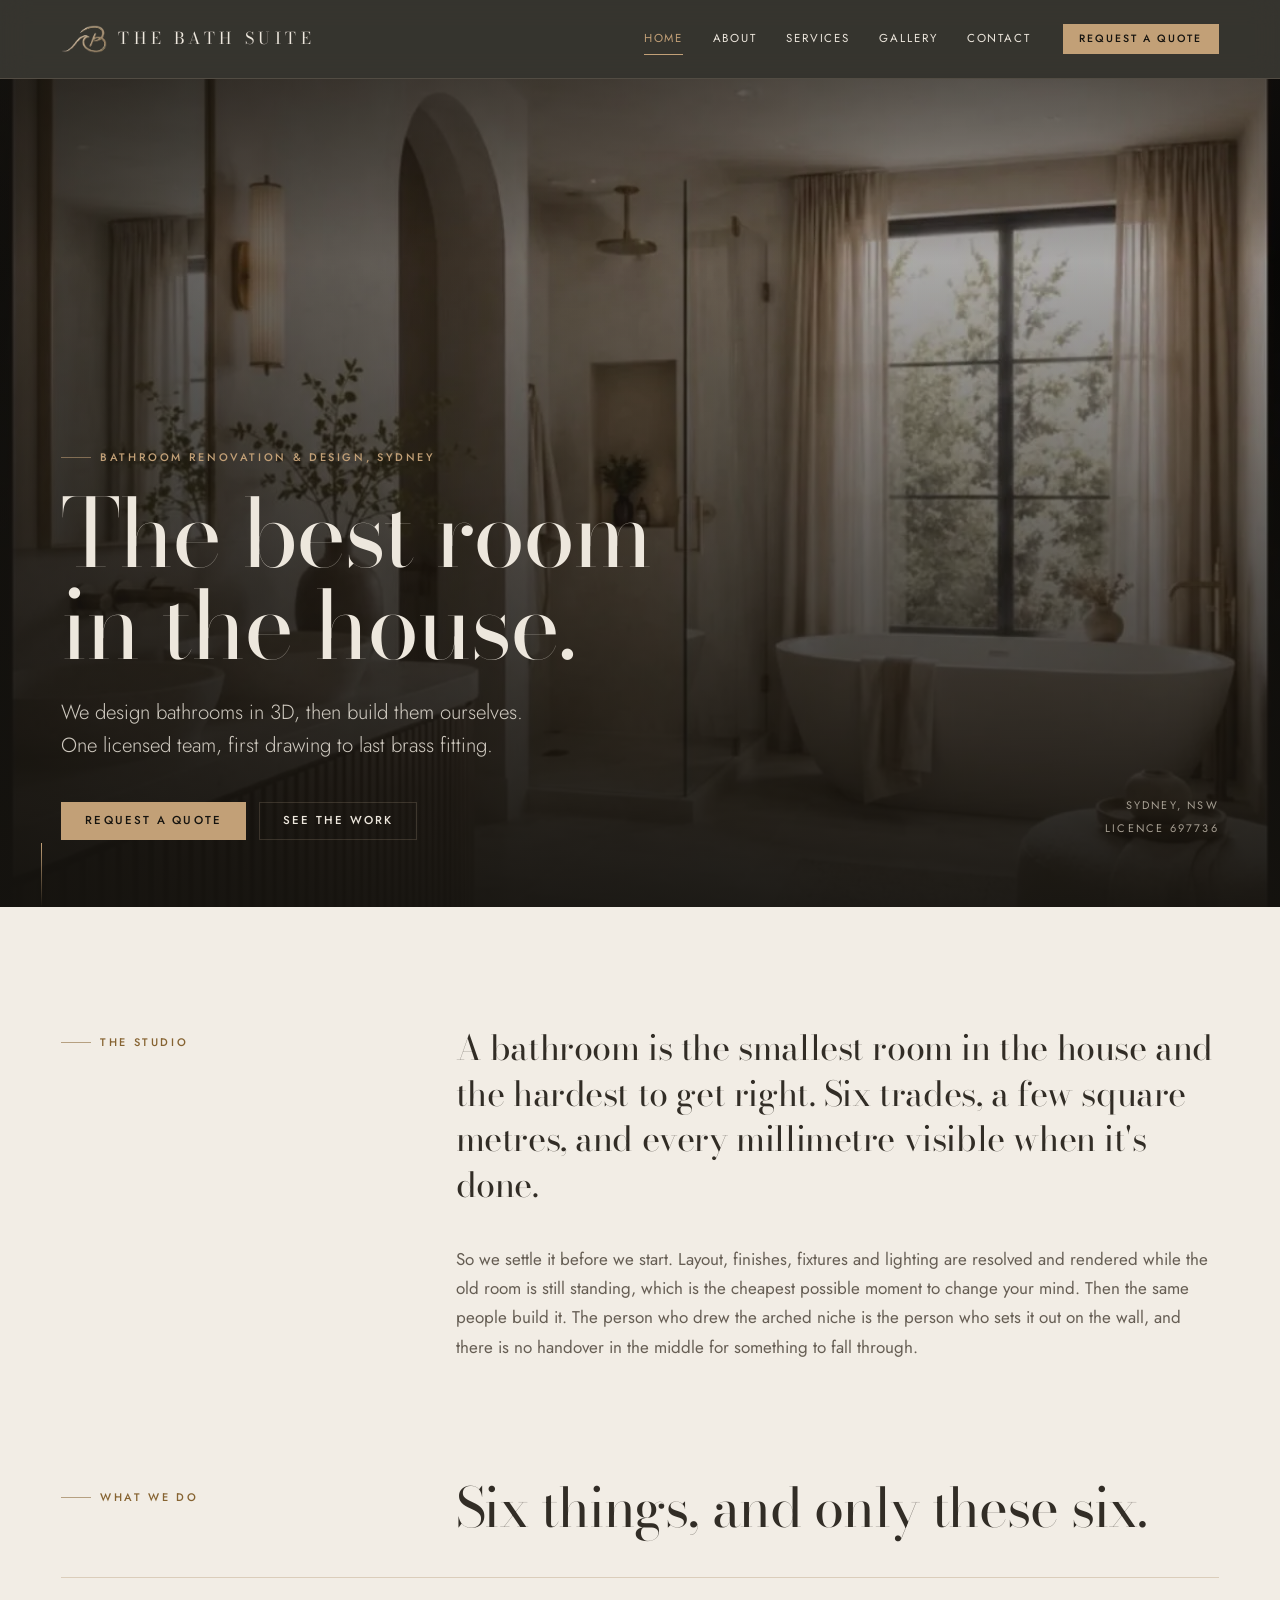
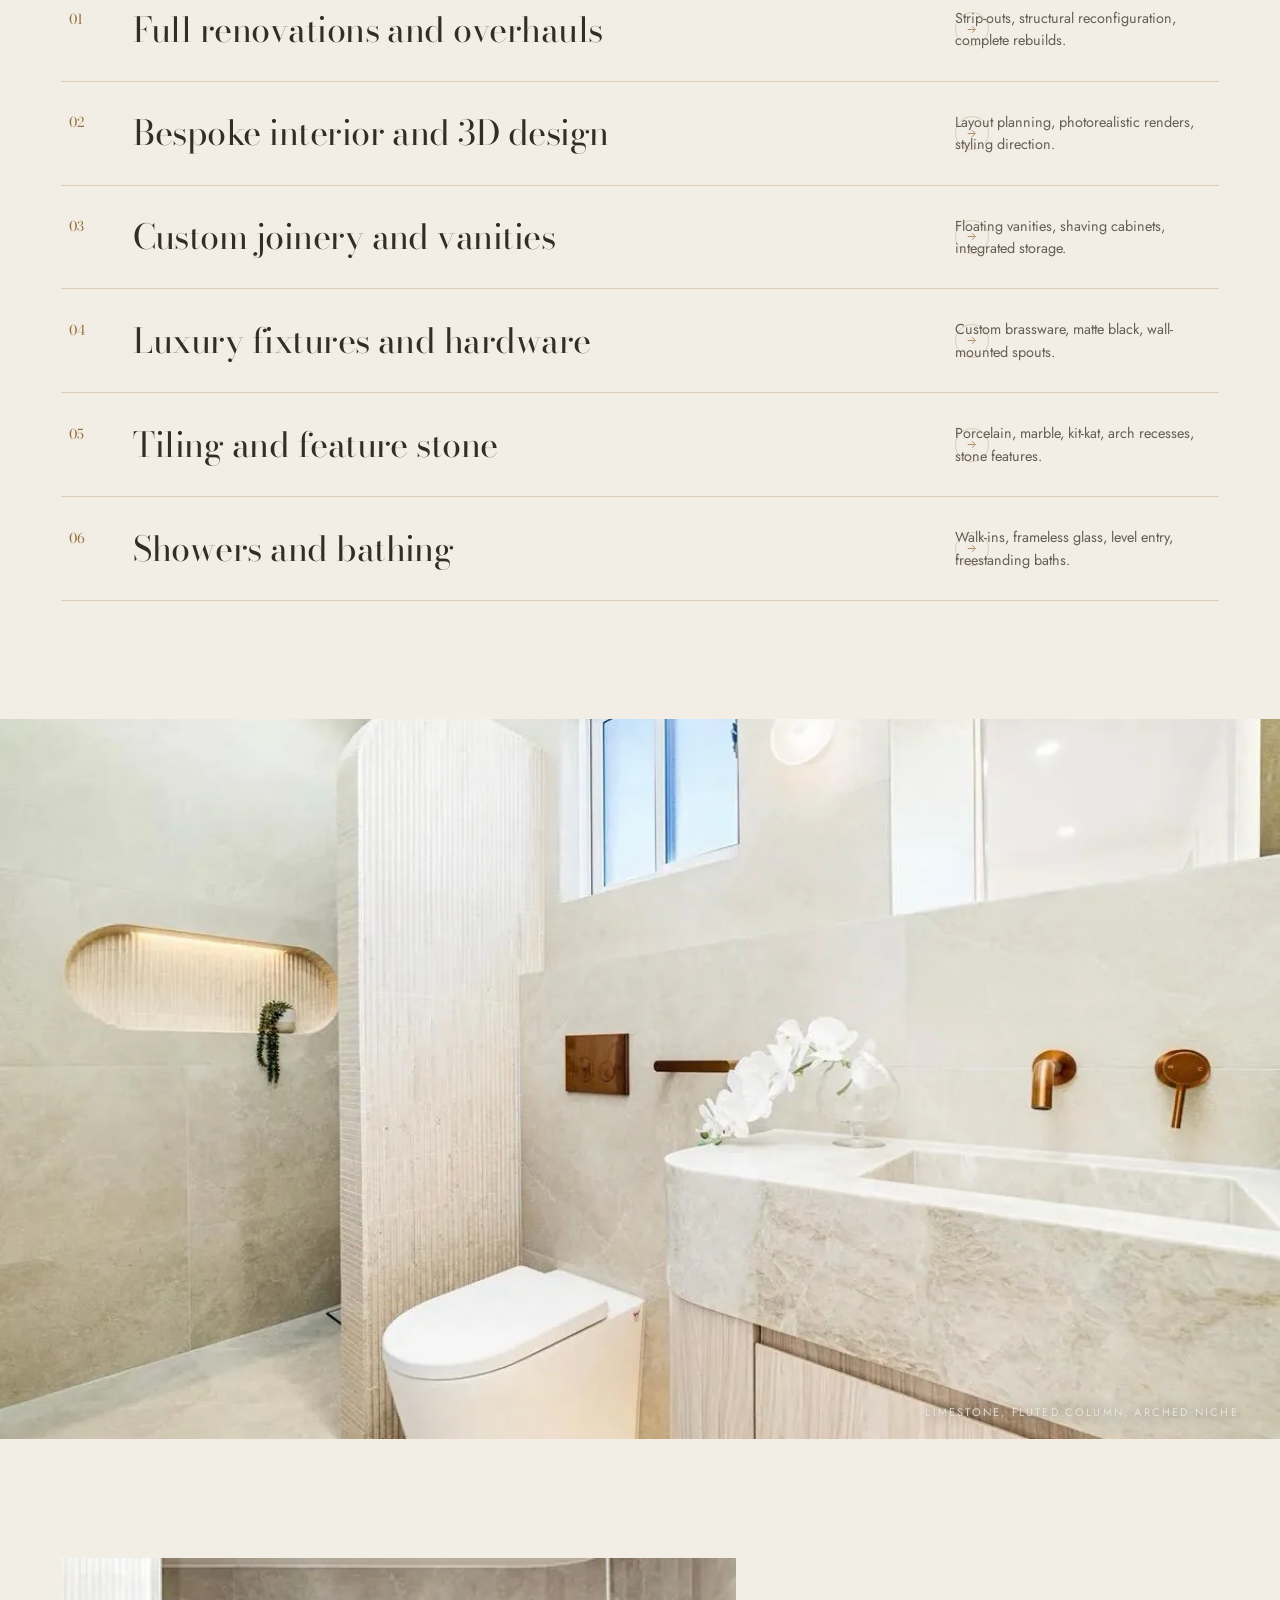
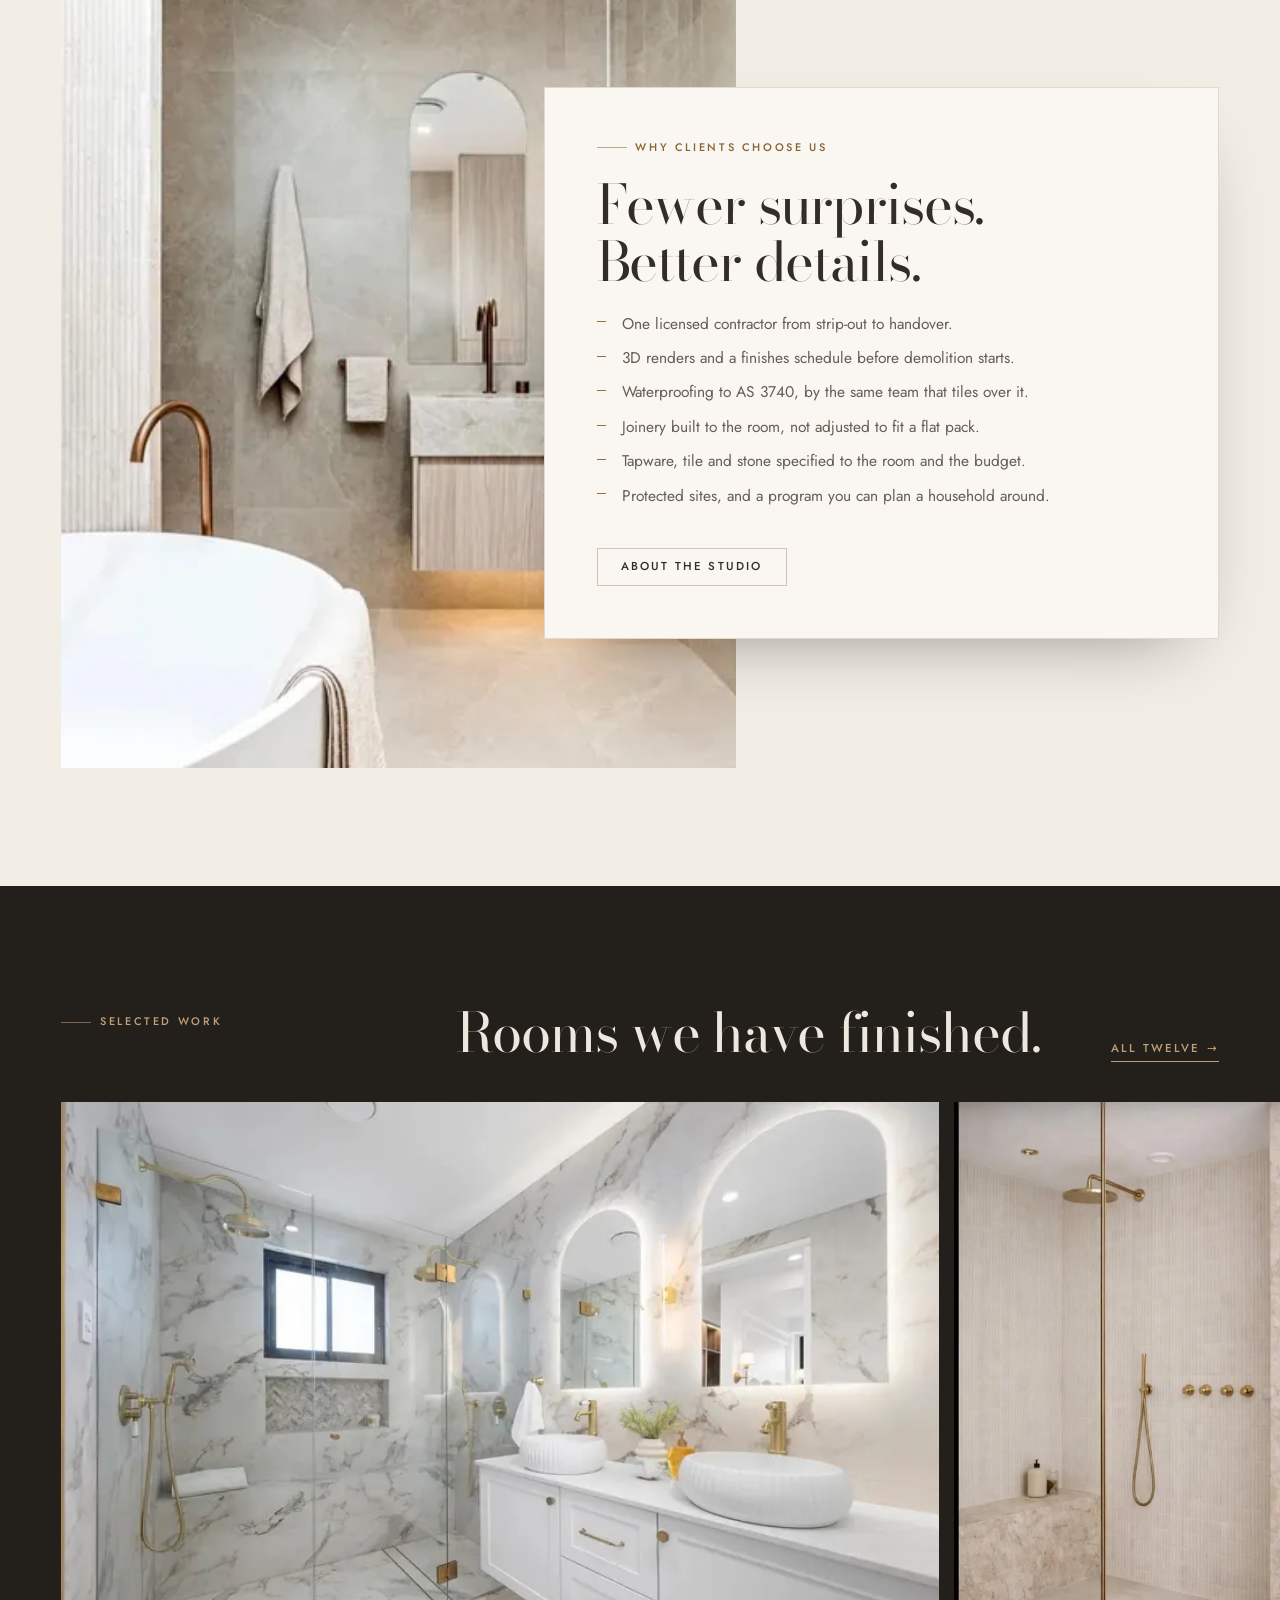
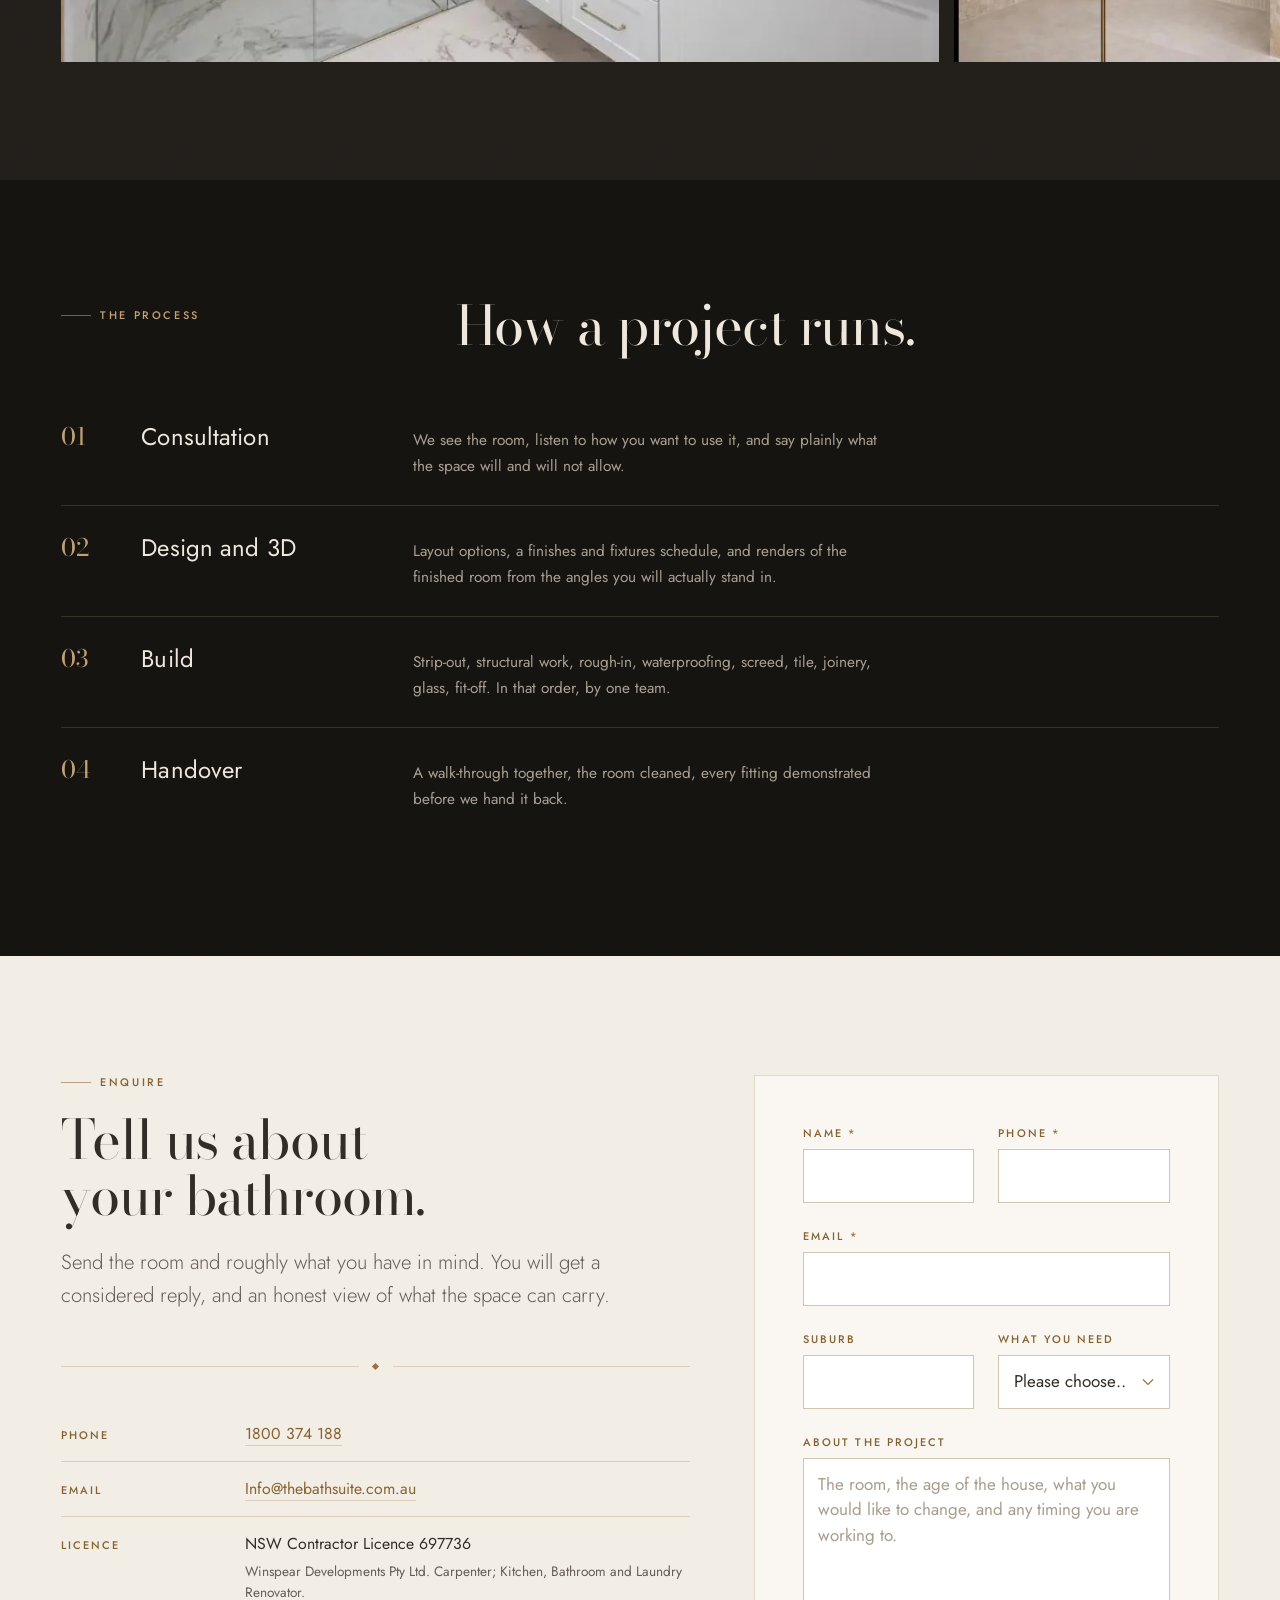
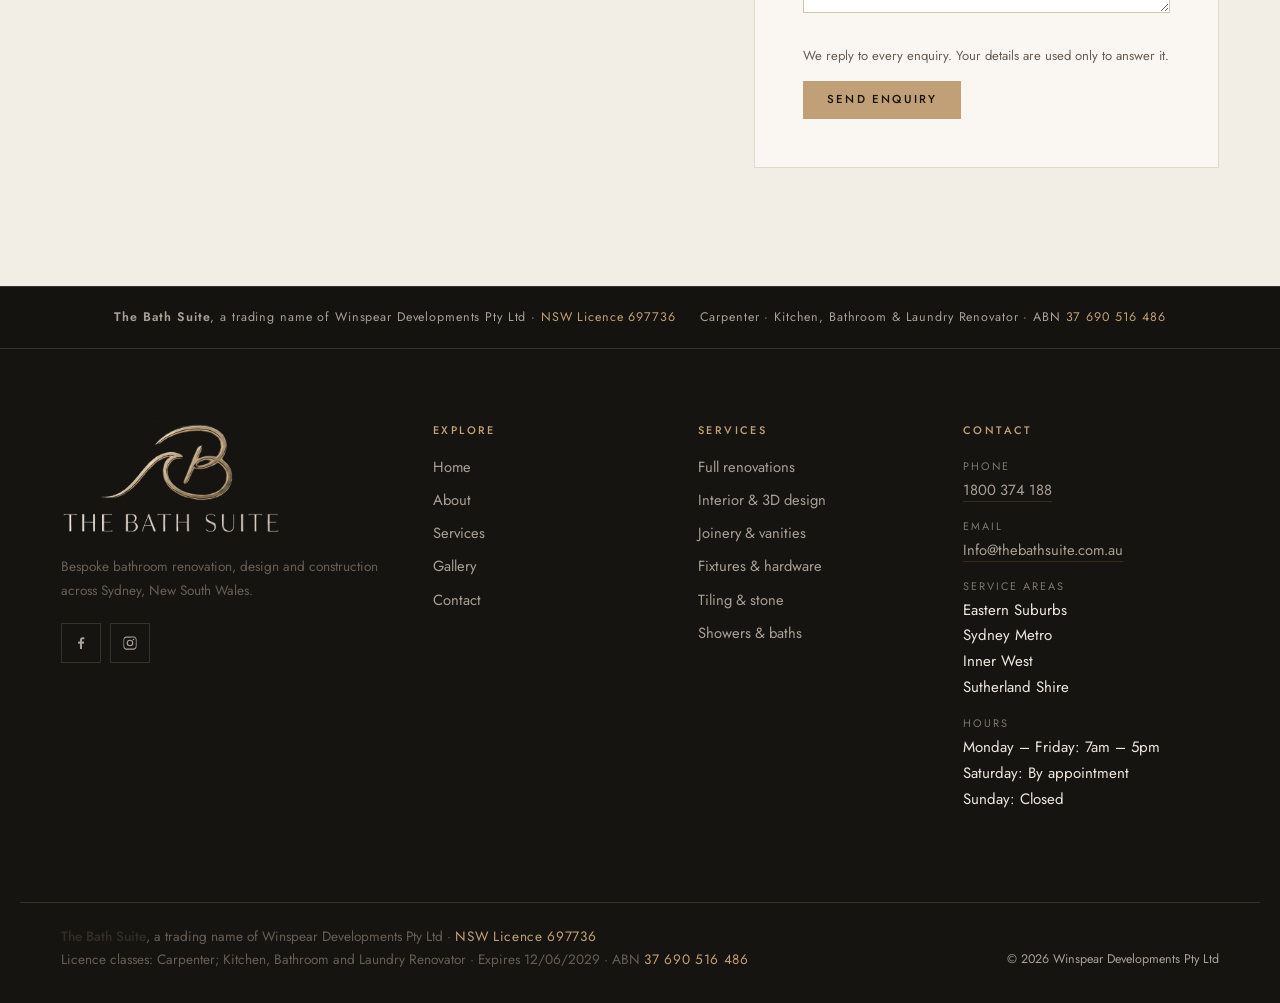
==== commit c61e9987: "New 1800 number, branded email, and working form delivery Phone becomes 1800 374 188 and the email I" ====
--- a/index.html
+++ b/index.html
@@ -43,8 +43,8 @@
   "legalName": "Winspear Developments Pty Ltd",
   "description": "Bespoke bathroom renovation, design and construction studio serving Sydney, New South Wales.",
   "url": "https://www.thebathsuite.com.au/",
-  "telephone": "+61403845057",
-  "email": "Winspear.ma@gmail.com",
+  "telephone": "+611800374188",
+  "email": "Info@thebathsuite.com.au",
   "logo": "https://www.thebathsuite.com.au/icon-512.png",
   "image": "https://www.thebathsuite.com.au/assets/img/gallery/calacatta-marble-arched-mirrors-brass-tapware.webp",
   "address": {
@@ -399,11 +399,11 @@
           <dl class="creds" style="padding: 0; background: none; border: 0">
             <div class="creds__row" data-optional>
               <dt>Phone</dt>
-              <dd data-contact="phone"><a class="inline-link" href="tel:0403845057">0403 845 057</a></dd>
+              <dd data-contact="phone"><a class="inline-link" href="tel:1800374188">1800 374 188</a></dd>
             </div>
             <div class="creds__row" data-optional>
               <dt>Email</dt>
-              <dd data-contact="email"><a class="inline-link" href="mailto:Winspear.ma@gmail.com">Winspear.ma@gmail.com</a></dd>
+              <dd data-contact="email"><a class="inline-link" href="mailto:Info@thebathsuite.com.au">Info@thebathsuite.com.au</a></dd>
             </div>
             <div class="creds__row">
               <dt>Licence</dt>
@@ -414,13 +414,15 @@
 
         <div class="reveal">
           <div class="form-card">
-            <form data-enquiry action="https://formspree.io/f/YOUR_FORM_ID" method="POST">
+            <form data-enquiry action="https://formsubmit.co/Info@thebathsuite.com.au" method="POST">
               <input type="hidden" name="_subject" value="New website enquiry, The Bath Suite">
+              <input type="hidden" name="_captcha" value="false">
+              <input type="hidden" name="_template" value="table">
               <input type="hidden" name="_page" value="Home">
               <!-- honeypot: hidden from people, tempting to bots -->
               <div class="hp" aria-hidden="true">
                 <label for="hp-home">Leave this field empty</label>
-                <input id="hp-home" type="text" name="_gotcha" tabindex="-1" autocomplete="off">
+                <input id="hp-home" type="text" name="_honey" tabindex="-1" autocomplete="off">
               </div>
 
               <div class="field-grid field-grid--2">
@@ -534,11 +536,11 @@
       <dl class="foot-contact">
         <div data-optional>
           <dt>Phone</dt>
-          <dd data-contact="phone"><a class="inline-link" href="tel:0403845057">0403 845 057</a></dd>
+          <dd data-contact="phone"><a class="inline-link" href="tel:1800374188">1800 374 188</a></dd>
         </div>
         <div data-optional>
           <dt>Email</dt>
-          <dd data-contact="email"><a class="inline-link" href="mailto:Winspear.ma@gmail.com">Winspear.ma@gmail.com</a></dd>
+          <dd data-contact="email"><a class="inline-link" href="mailto:Info@thebathsuite.com.au">Info@thebathsuite.com.au</a></dd>
         </div>
         <div data-optional>
           <dt>Service areas</dt>
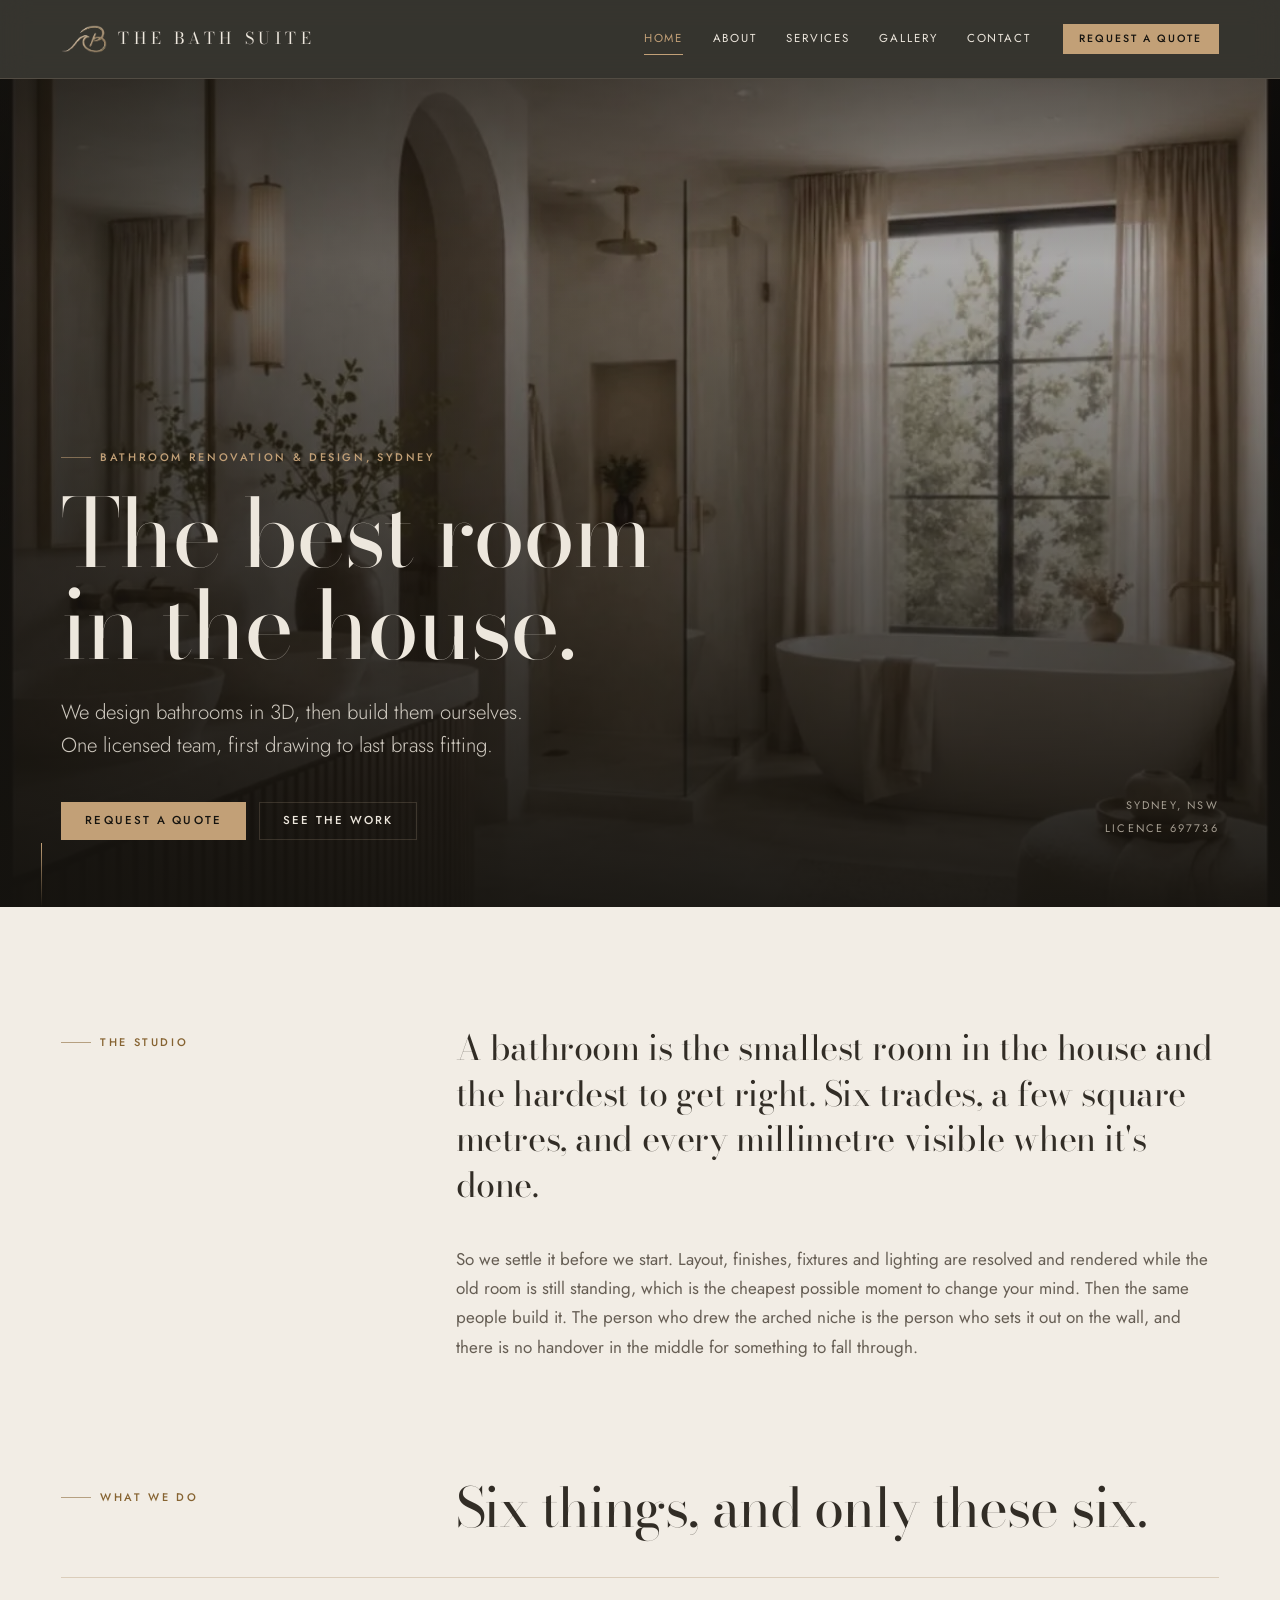
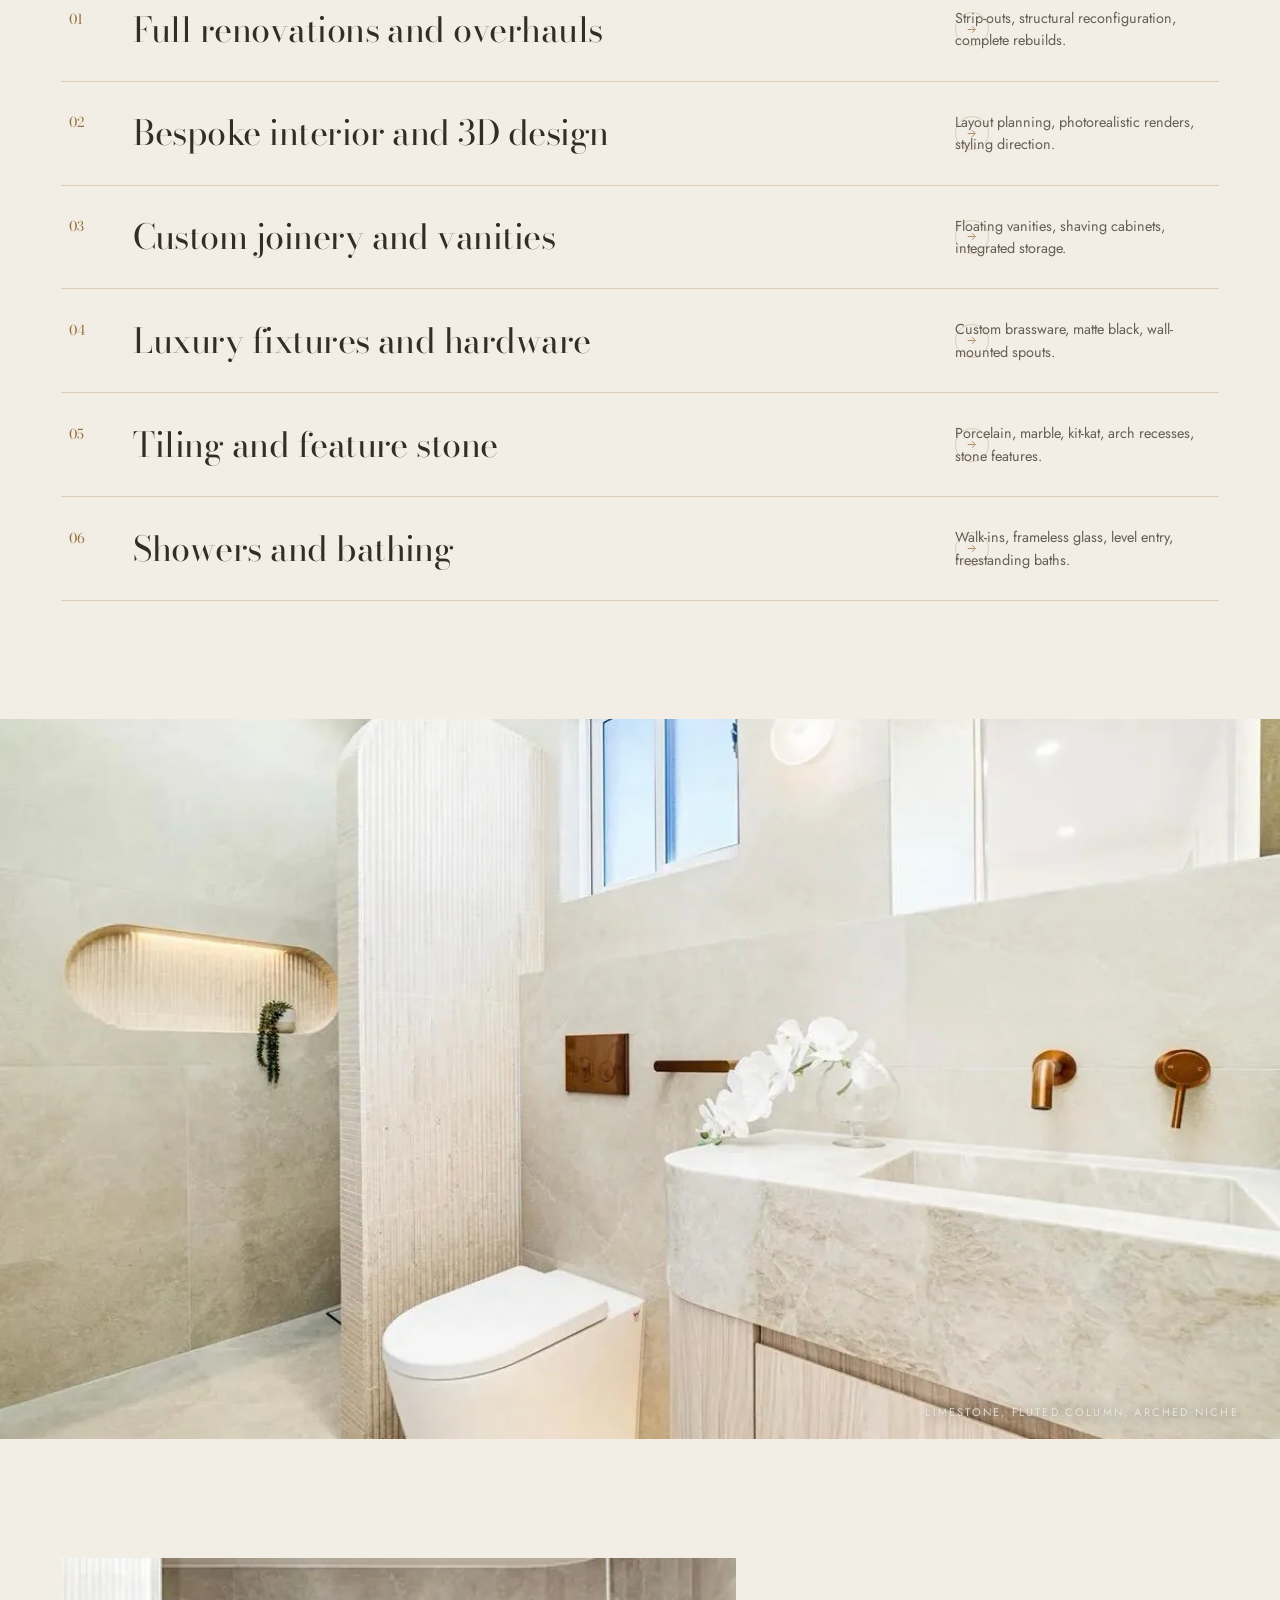
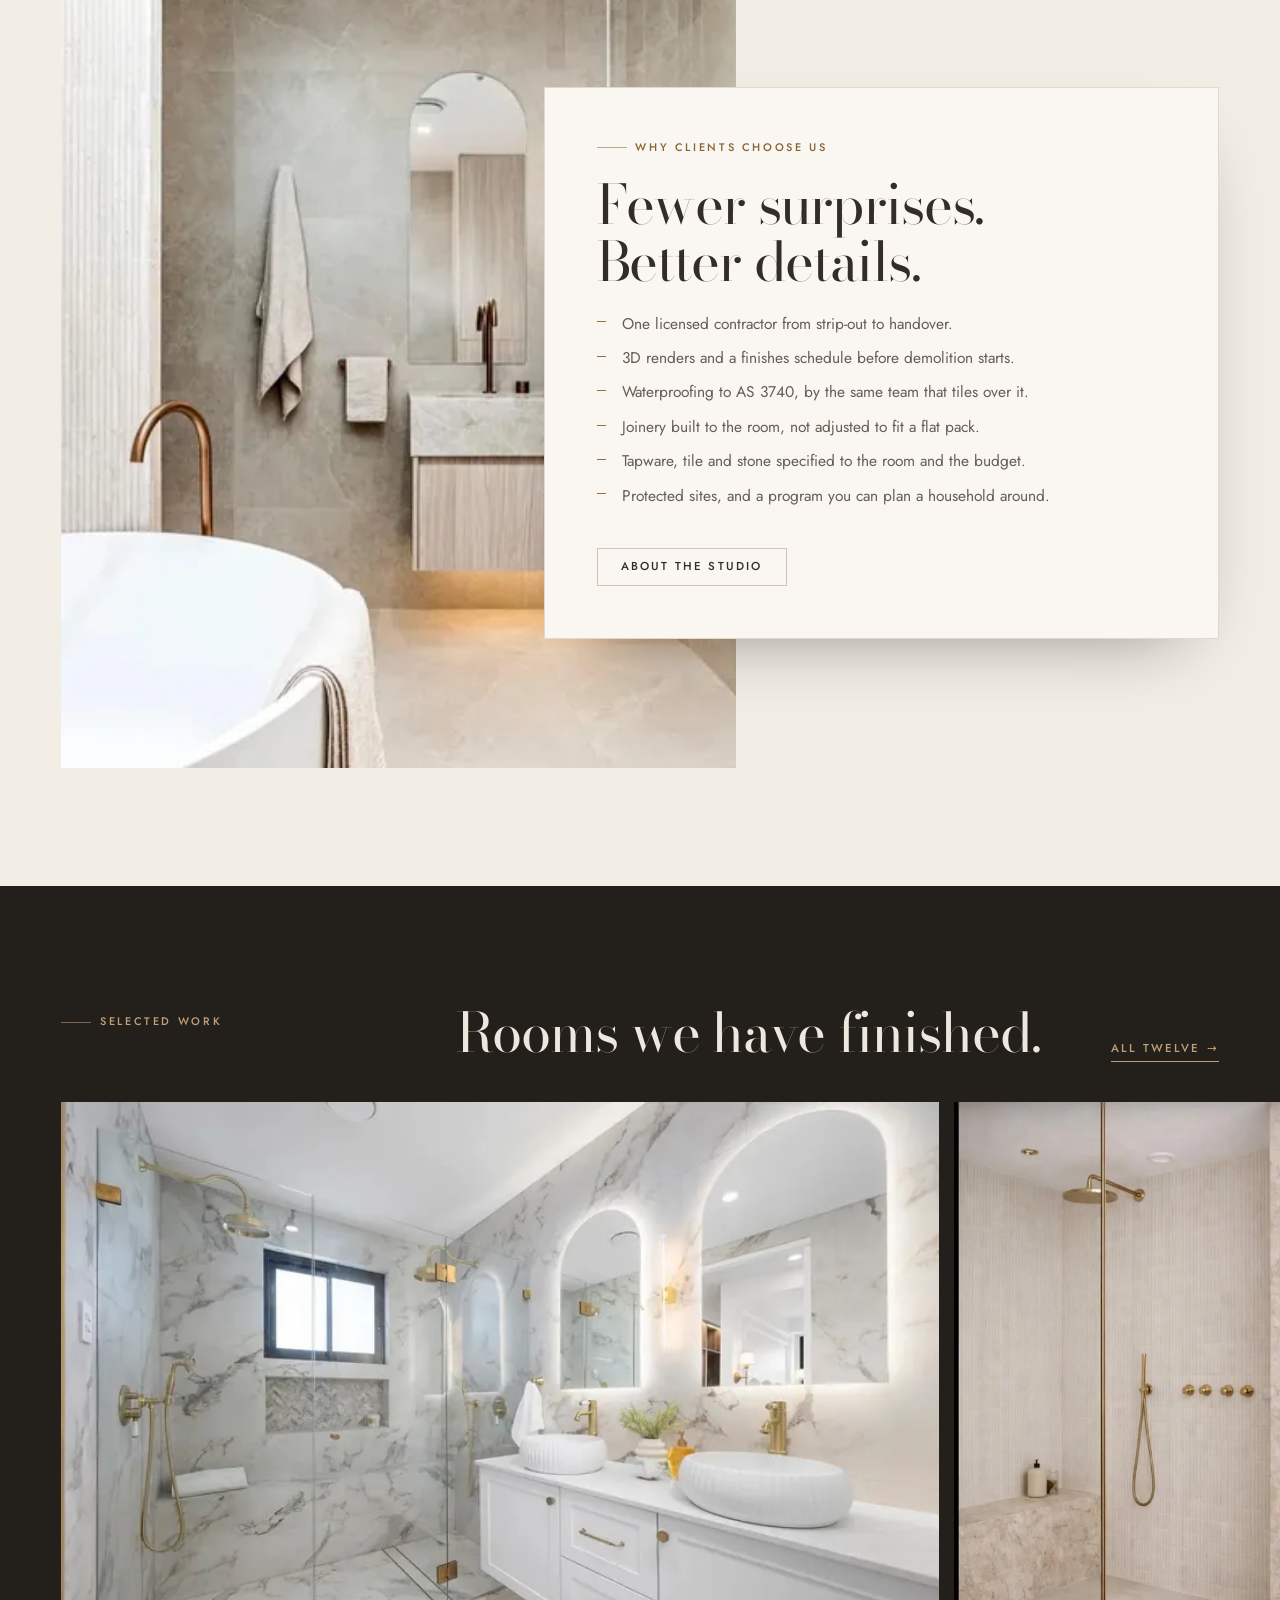
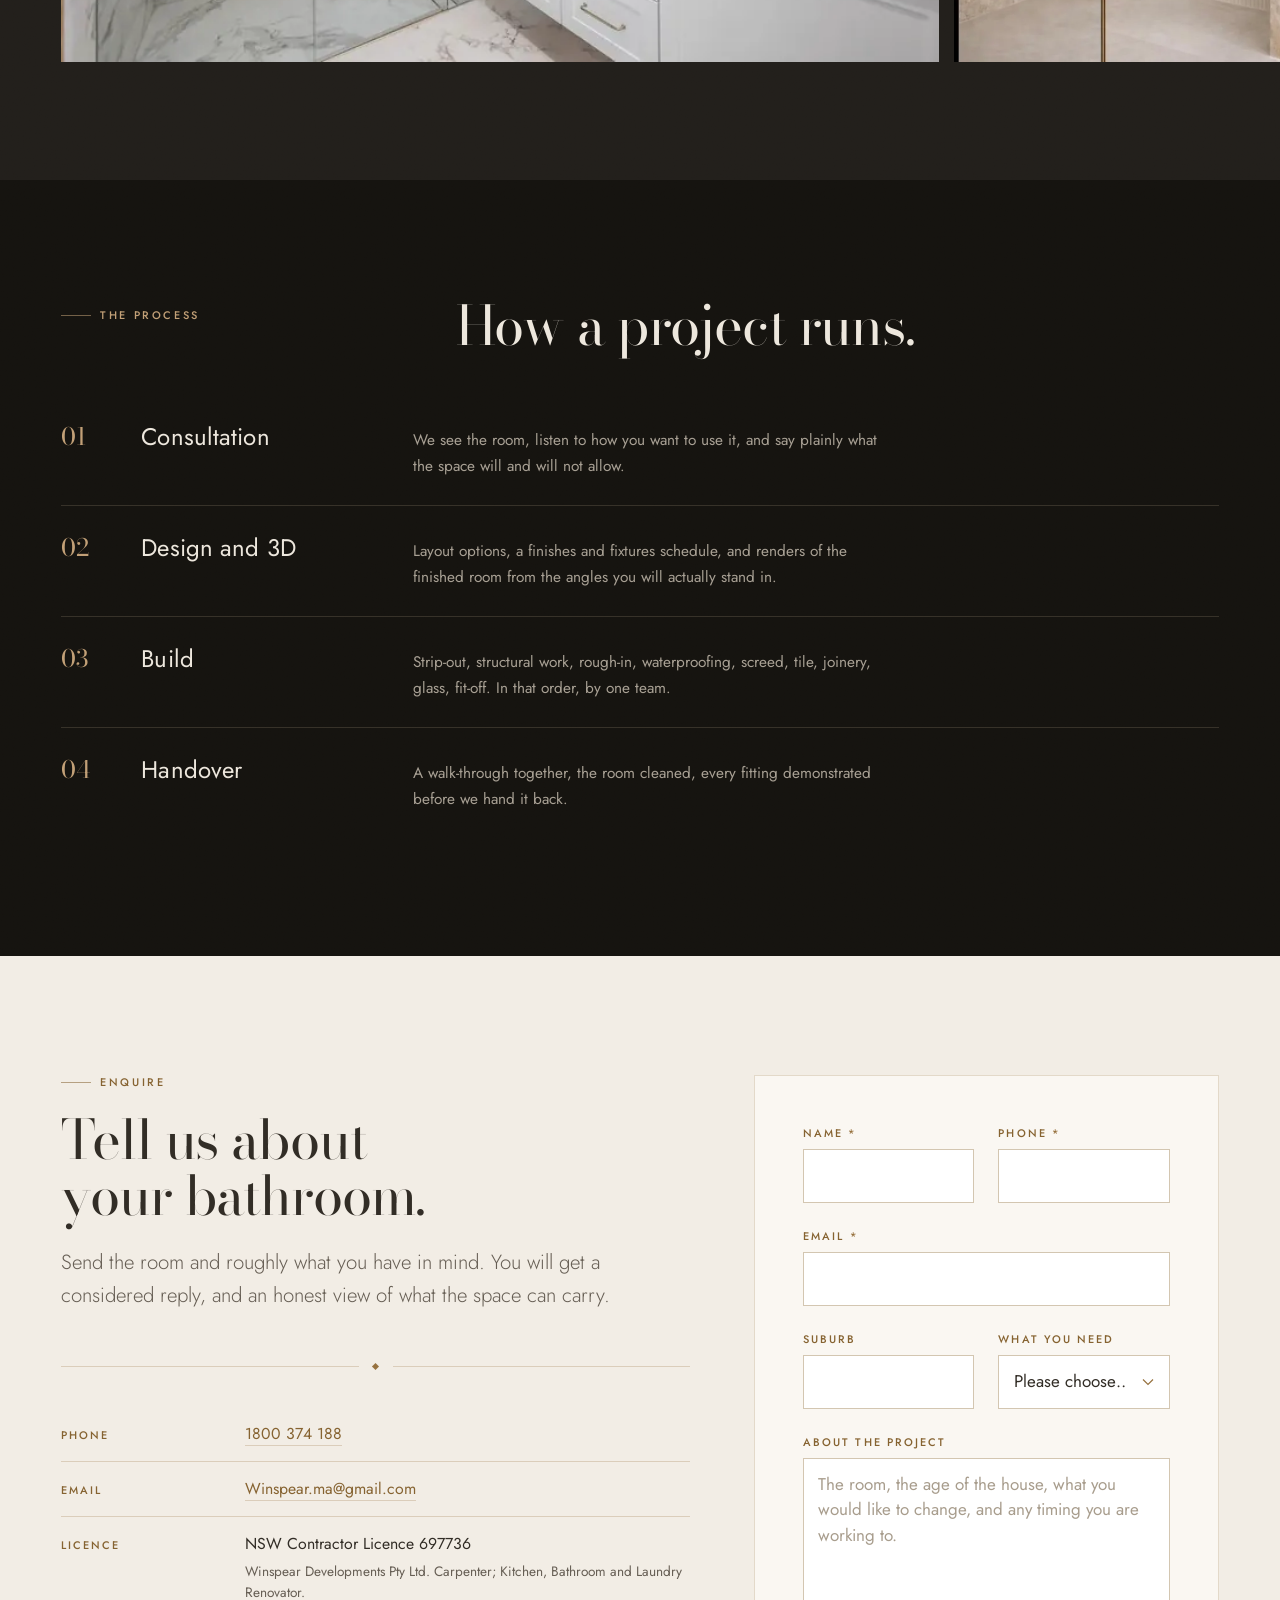
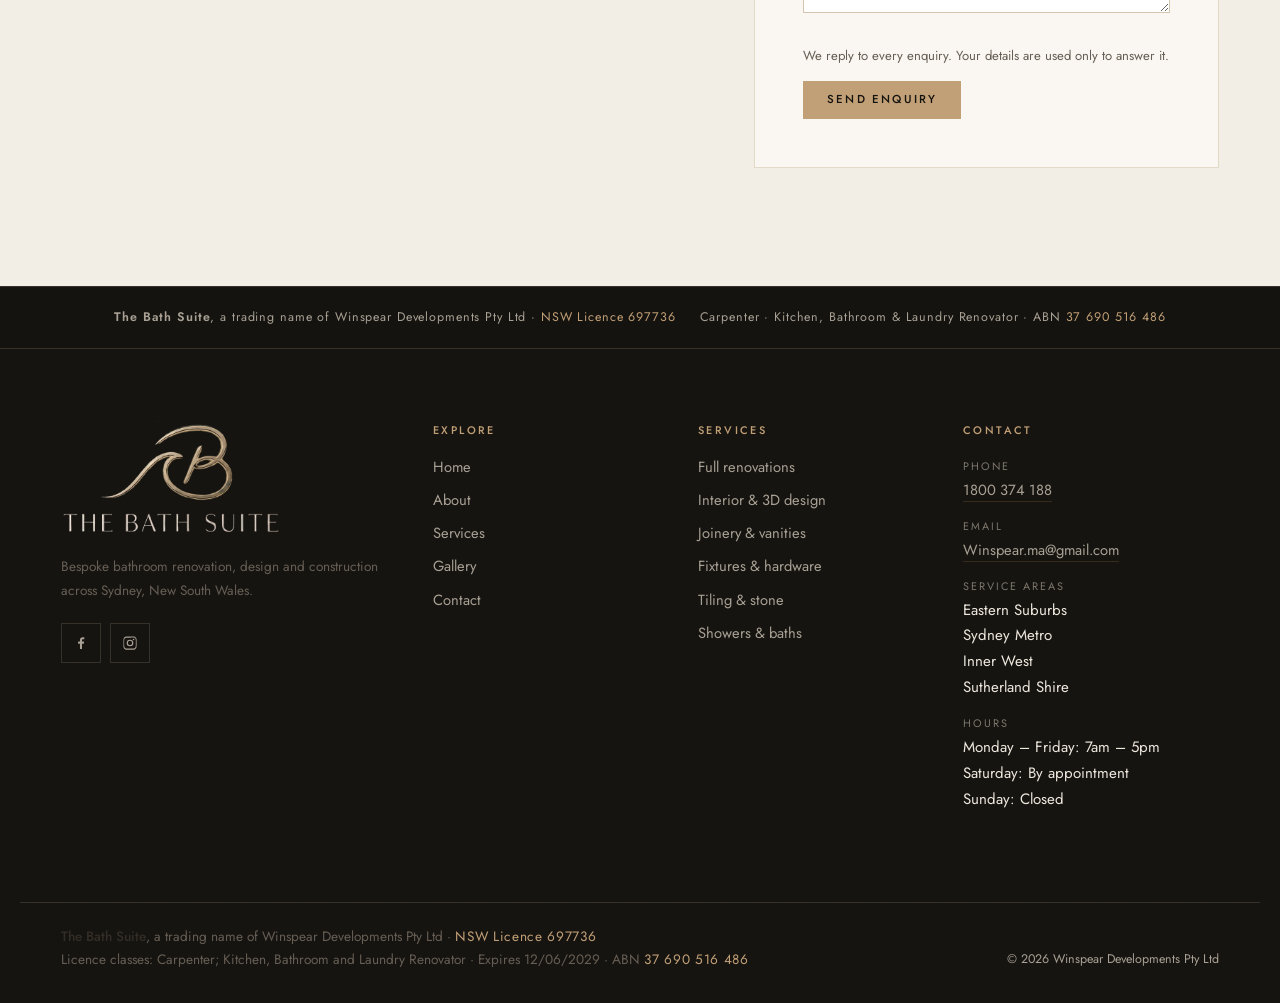
==== commit bfbd0843: "Point the forms back at the working inbox Info@thebathsuite.com.au cannot receive anything: thebaths" ====
--- a/index.html
+++ b/index.html
@@ -44,7 +44,7 @@
   "description": "Bespoke bathroom renovation, design and construction studio serving Sydney, New South Wales.",
   "url": "https://www.thebathsuite.com.au/",
   "telephone": "+611800374188",
-  "email": "Info@thebathsuite.com.au",
+  "email": "Winspear.ma@gmail.com",
   "logo": "https://www.thebathsuite.com.au/icon-512.png",
   "image": "https://www.thebathsuite.com.au/assets/img/gallery/calacatta-marble-arched-mirrors-brass-tapware.webp",
   "address": {
@@ -403,7 +403,7 @@
             </div>
             <div class="creds__row" data-optional>
               <dt>Email</dt>
-              <dd data-contact="email"><a class="inline-link" href="mailto:Info@thebathsuite.com.au">Info@thebathsuite.com.au</a></dd>
+              <dd data-contact="email"><a class="inline-link" href="mailto:Winspear.ma@gmail.com">Winspear.ma@gmail.com</a></dd>
             </div>
             <div class="creds__row">
               <dt>Licence</dt>
@@ -414,7 +414,7 @@
 
         <div class="reveal">
           <div class="form-card">
-            <form data-enquiry action="https://formsubmit.co/Info@thebathsuite.com.au" method="POST">
+            <form data-enquiry action="https://formsubmit.co/Winspear.ma@gmail.com" method="POST">
               <input type="hidden" name="_subject" value="New website enquiry, The Bath Suite">
               <input type="hidden" name="_captcha" value="false">
               <input type="hidden" name="_template" value="table">
@@ -540,7 +540,7 @@
         </div>
         <div data-optional>
           <dt>Email</dt>
-          <dd data-contact="email"><a class="inline-link" href="mailto:Info@thebathsuite.com.au">Info@thebathsuite.com.au</a></dd>
+          <dd data-contact="email"><a class="inline-link" href="mailto:Winspear.ma@gmail.com">Winspear.ma@gmail.com</a></dd>
         </div>
         <div data-optional>
           <dt>Service areas</dt>
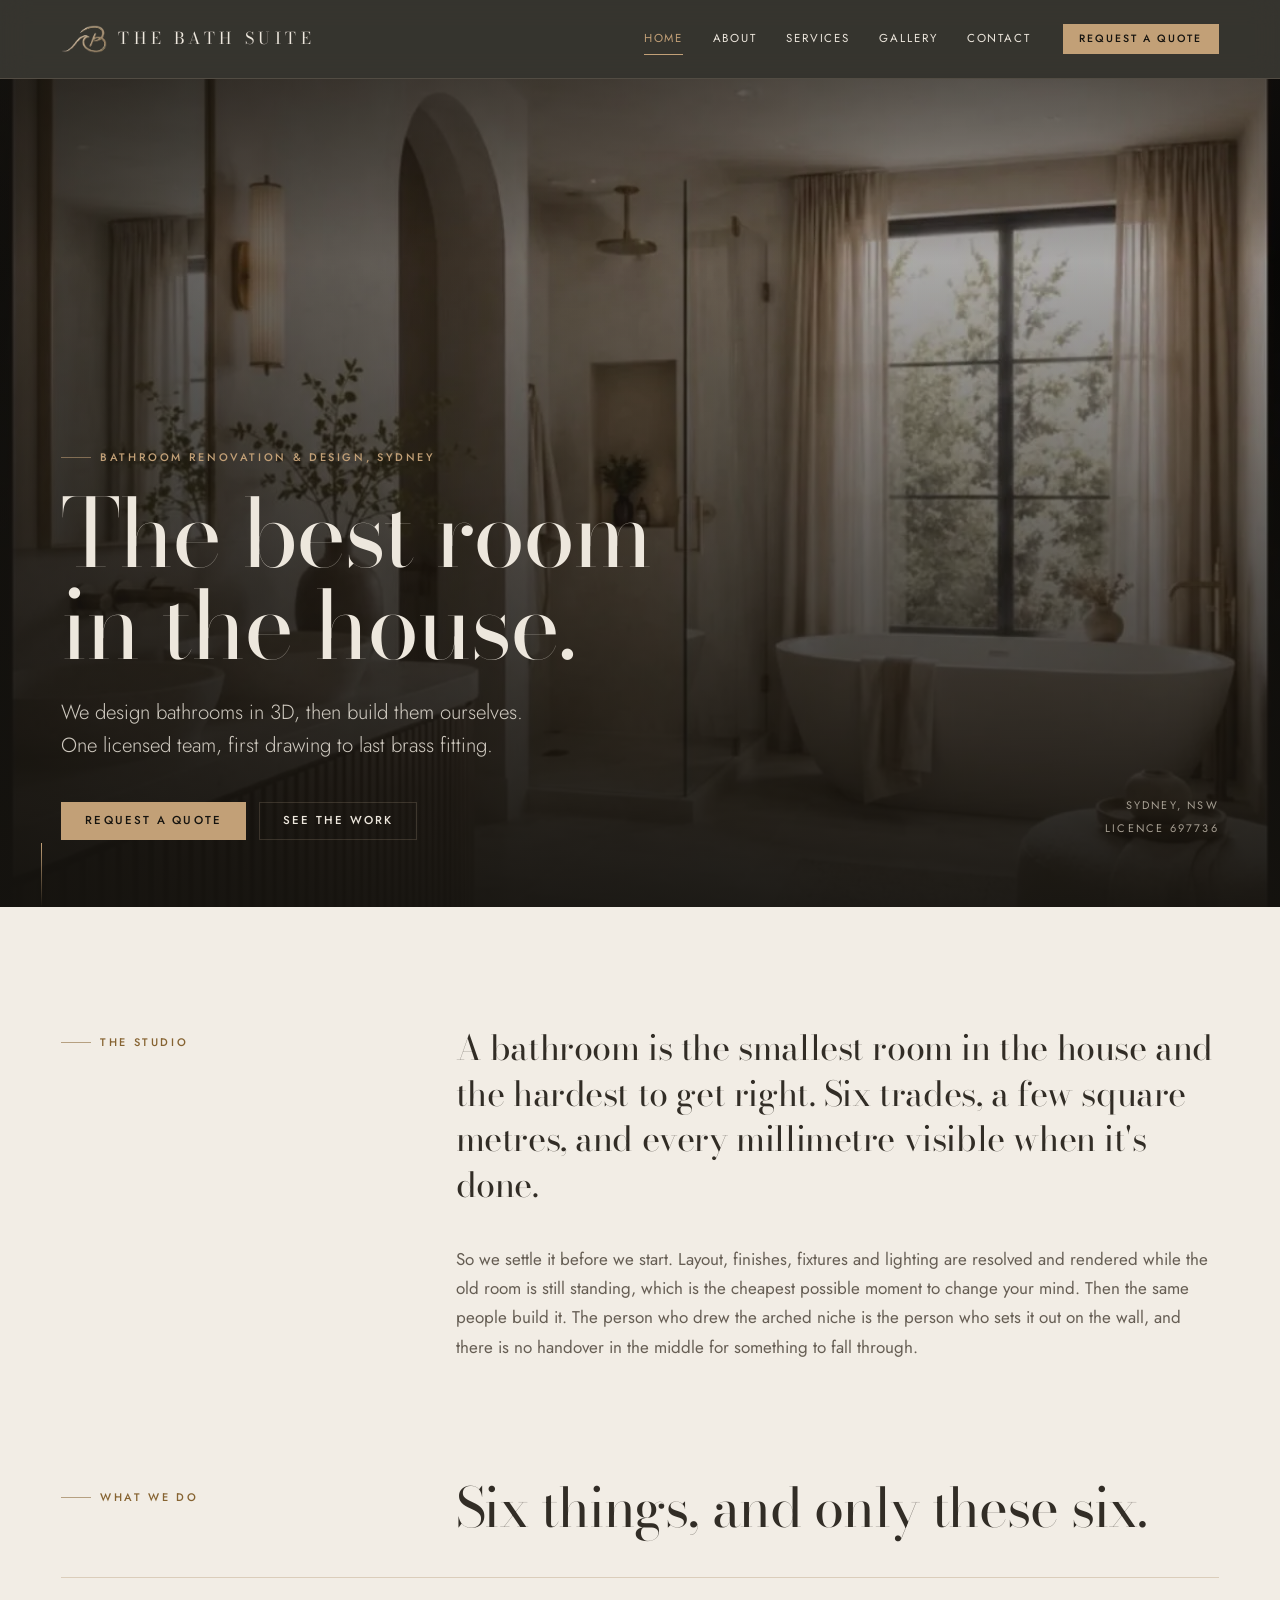
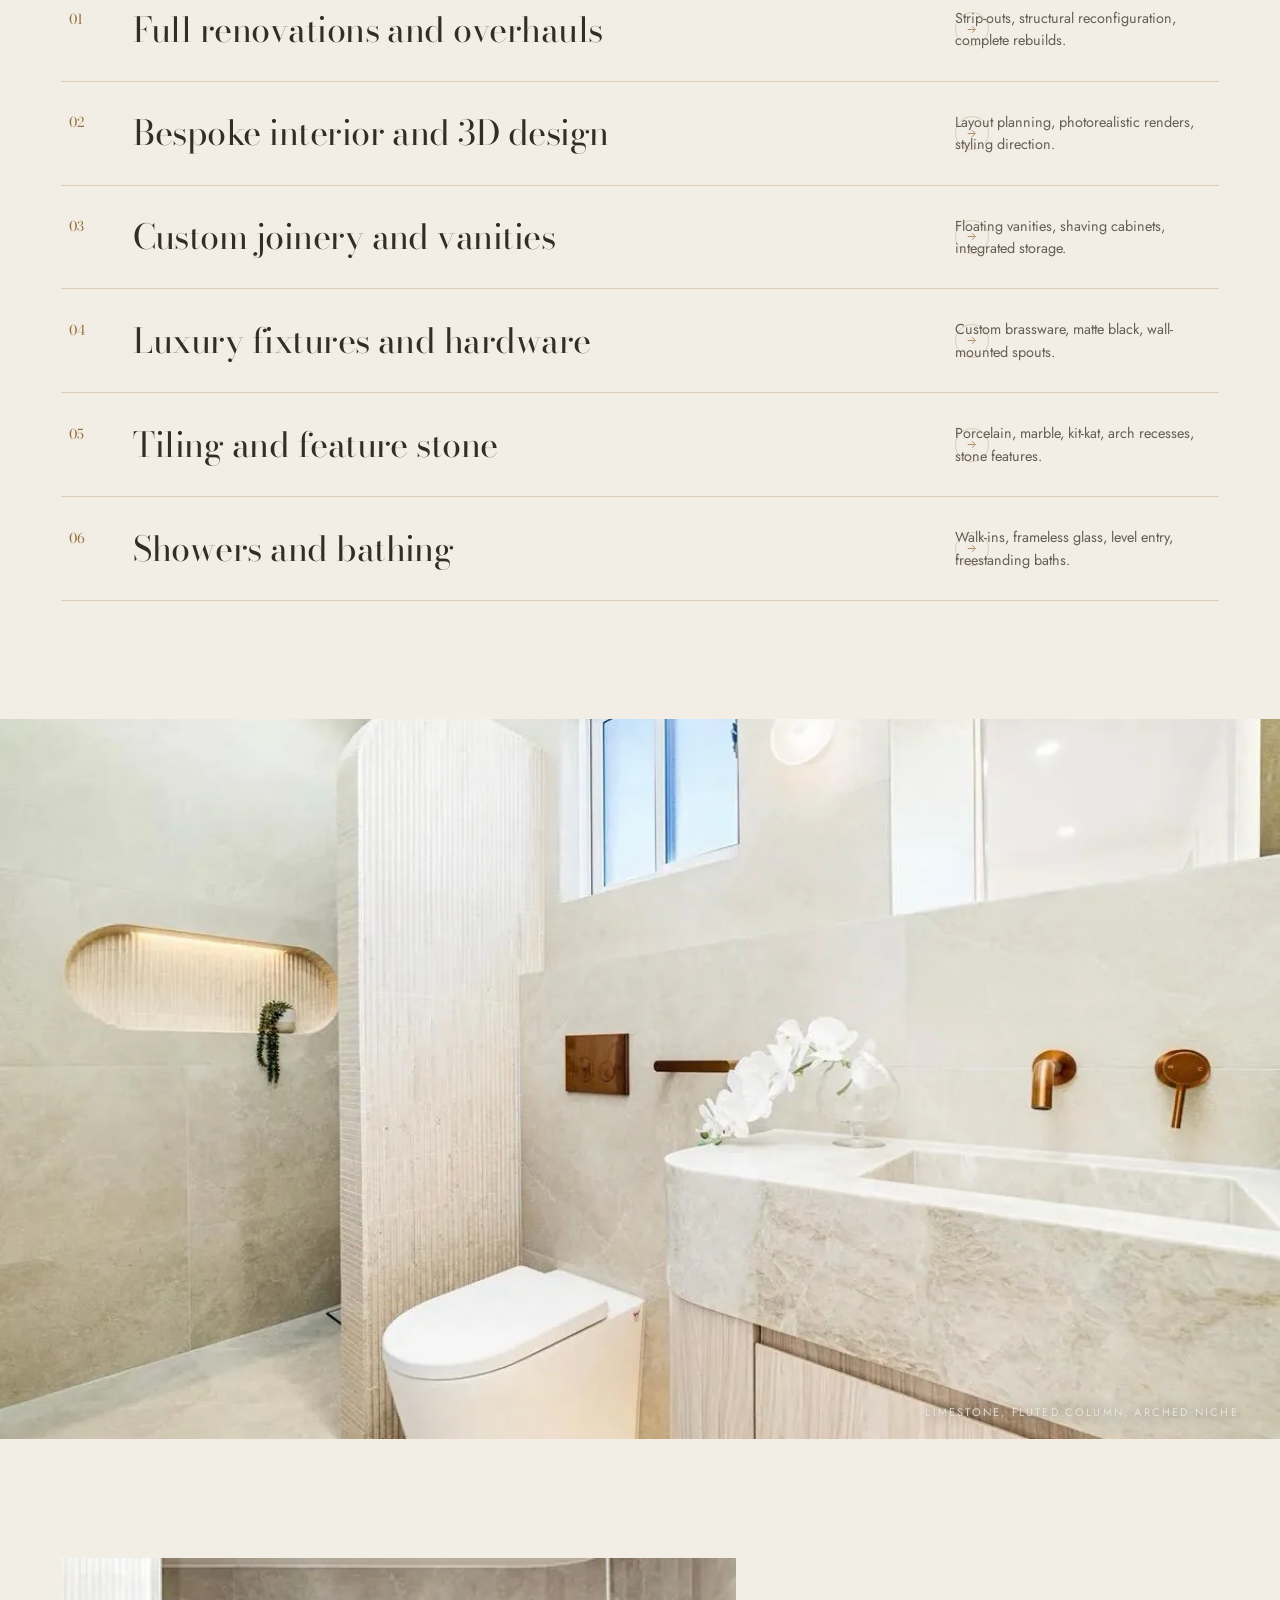
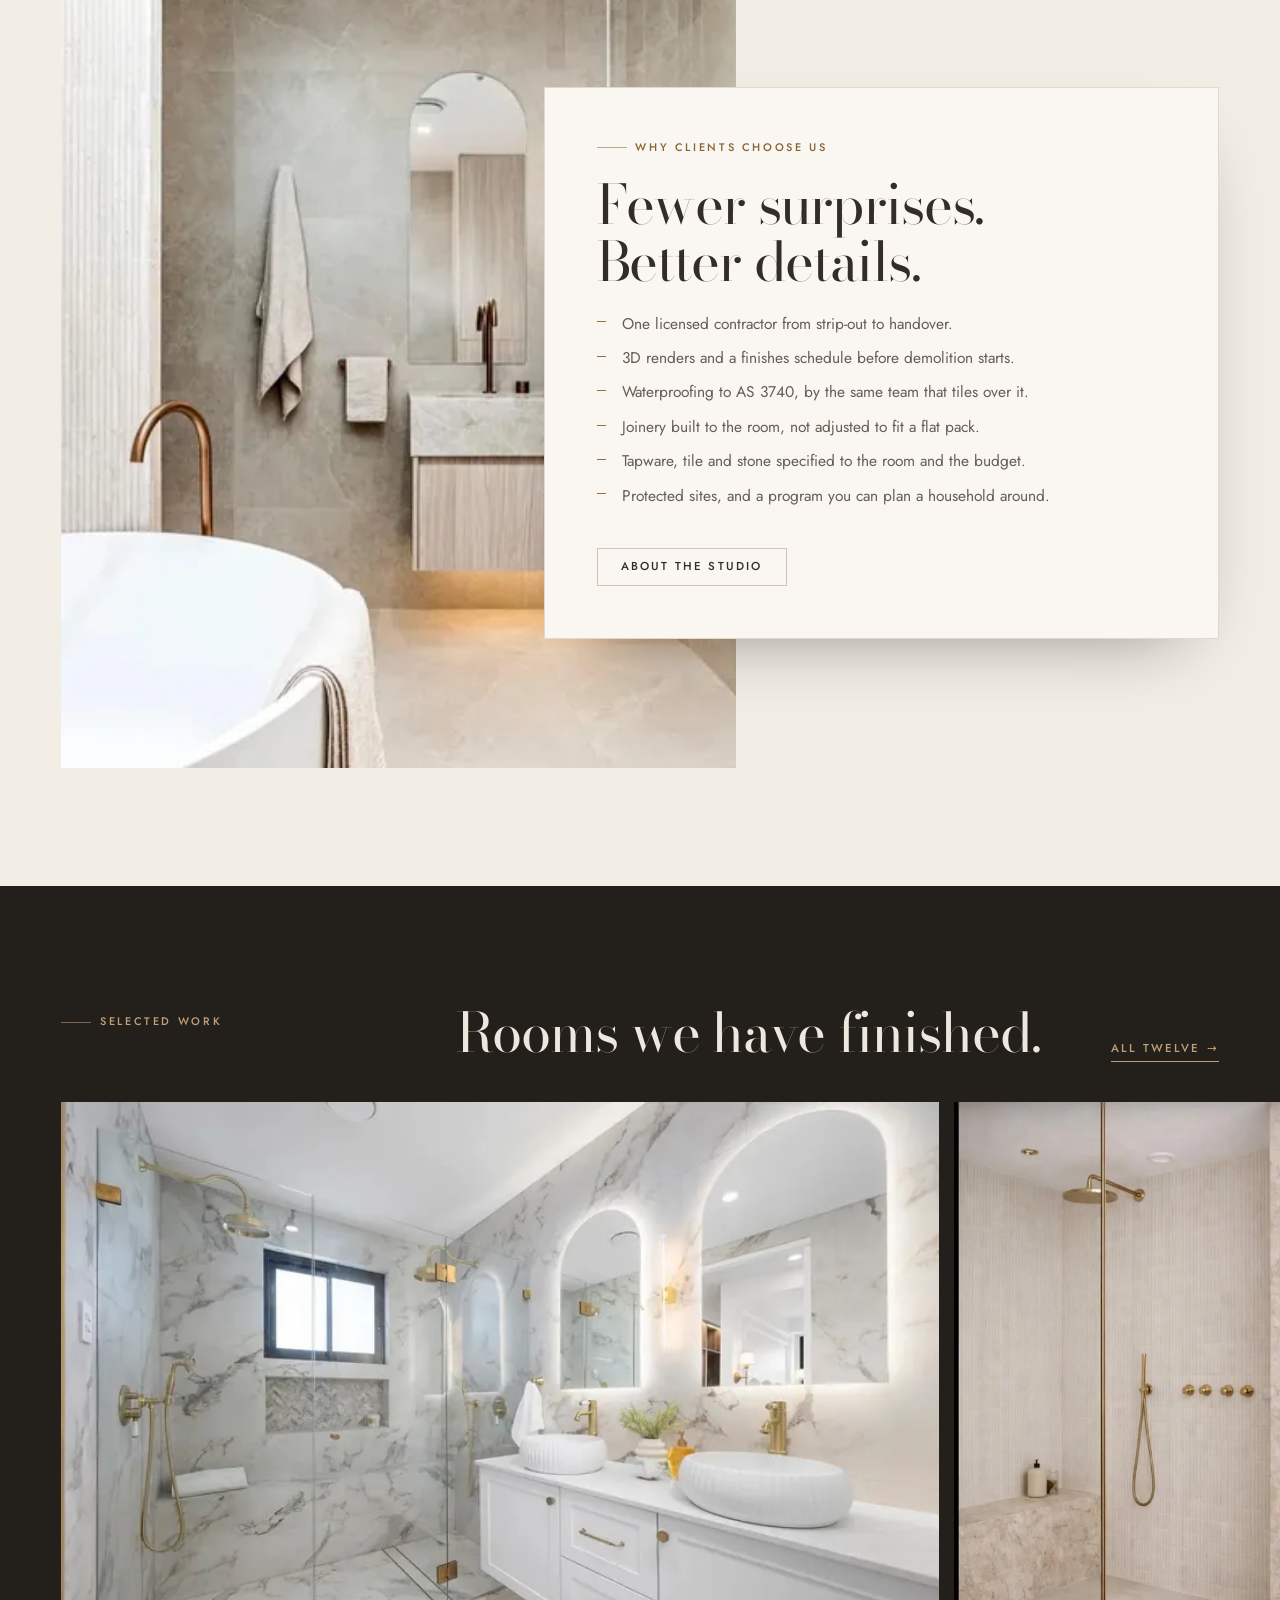
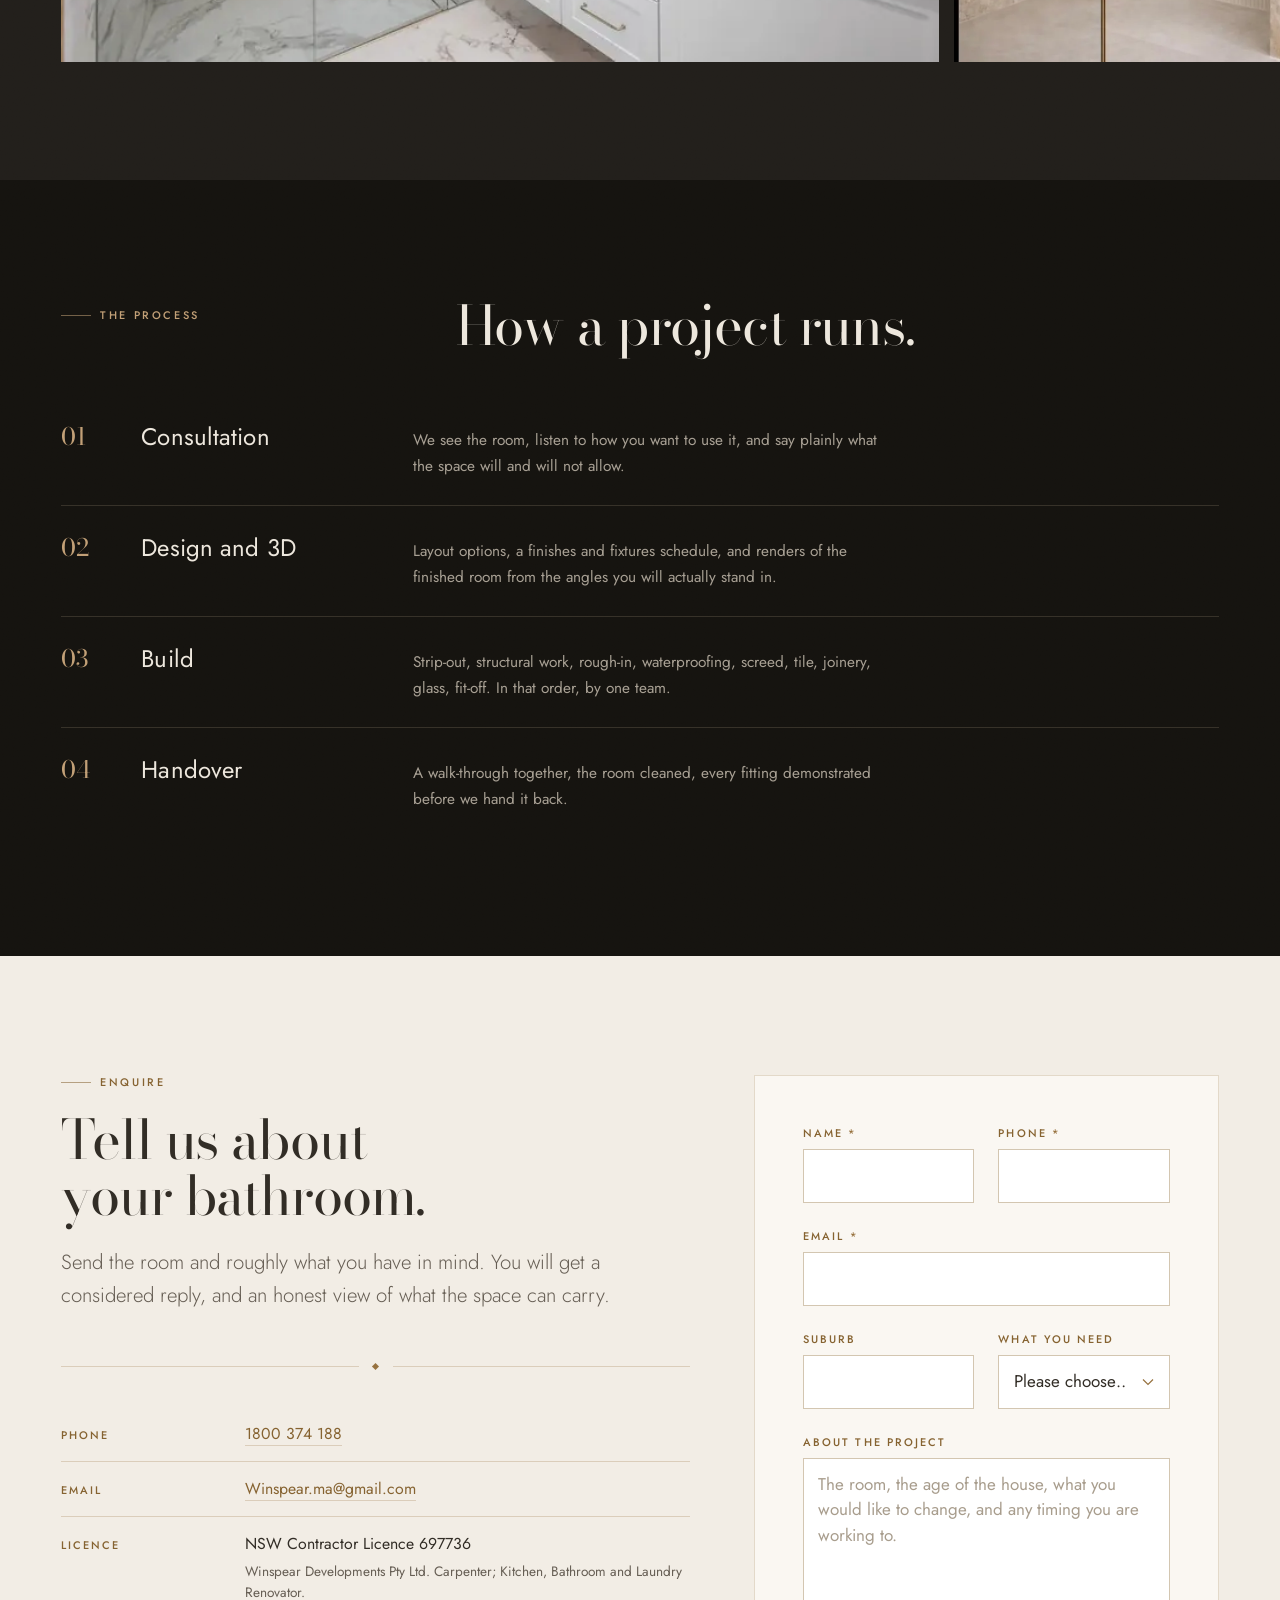
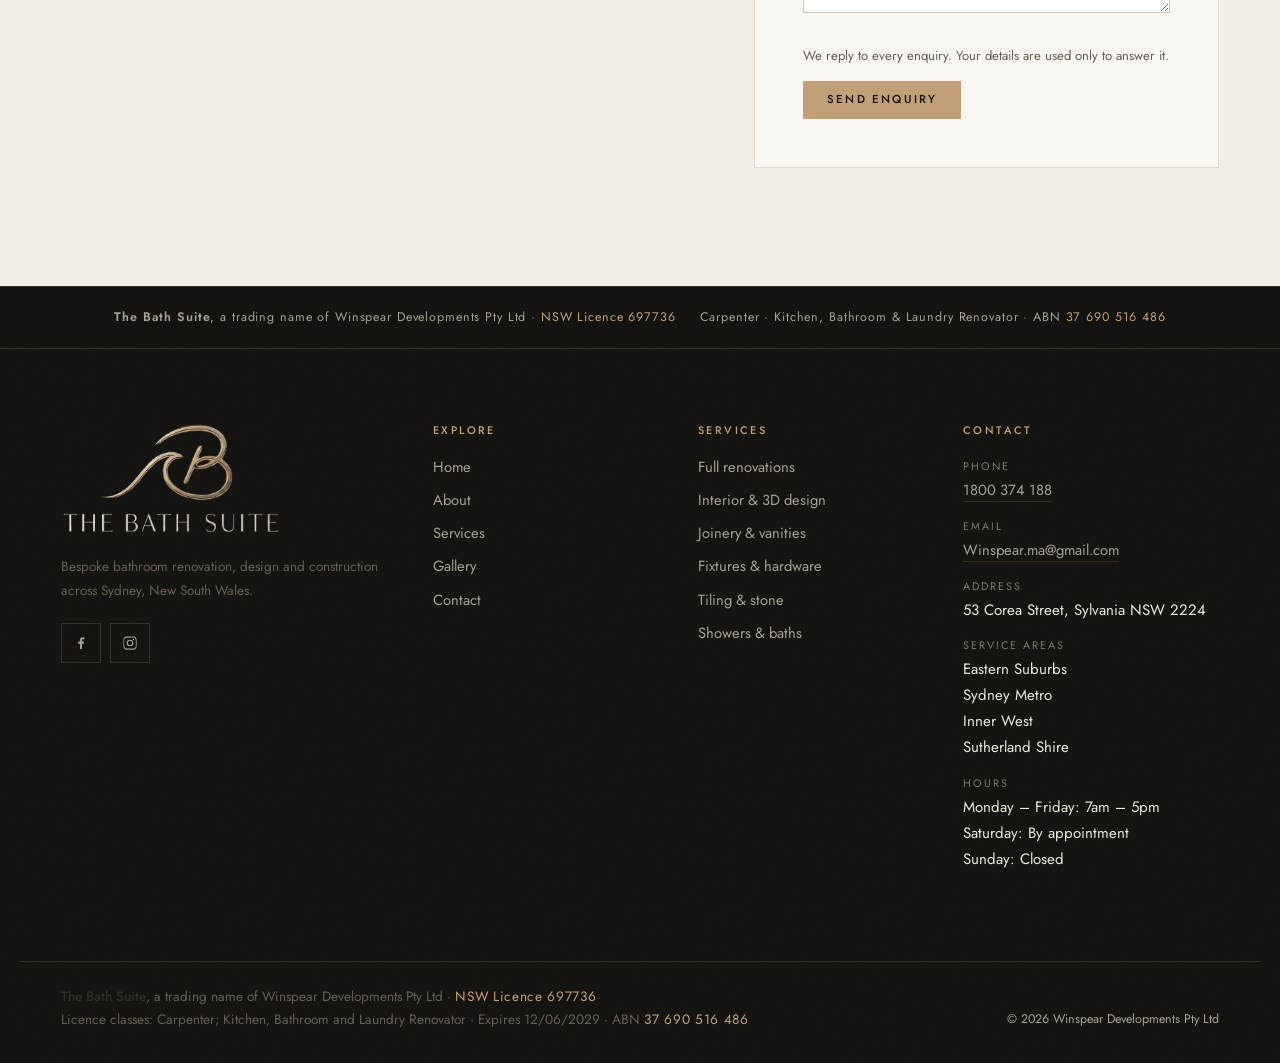
==== commit 24c6a0ae: "Show the address in the footer on every page It was only on the Contact page, which is why the clien" ====
--- a/index.html
+++ b/index.html
@@ -5,7 +5,7 @@
 <meta name="viewport" content="width=device-width, initial-scale=1">
 <title>The Bath Suite | Bespoke Bathroom Renovations &amp; Design, Sydney</title>
 <meta name="description" content="Bespoke bathroom renovations across Sydney. Full rebuilds, 3D design, custom joinery, luxury tapware, tiling and stone. Licensed NSW renovator.">
-<link rel="canonical" href="https://www.thebathsuite.com.au/index.html">
+<link rel="canonical" href="https://thebathsuite.com/">
 <meta name="theme-color" content="#15130f">
 
 <meta property="og:type" content="website">
@@ -13,8 +13,8 @@
 <meta property="og:locale" content="en_AU">
 <meta property="og:title" content="The Bath Suite | Bespoke Bathroom Renovations &amp; Design, Sydney">
 <meta property="og:description" content="Bespoke bathrooms across Sydney, designed in 3D and built end to end by a licensed renovation team.">
-<meta property="og:url" content="https://www.thebathsuite.com.au/index.html">
-<meta property="og:image" content="https://www.thebathsuite.com.au/assets/img/gallery/calacatta-marble-arched-mirrors-brass-tapware.webp">
+<meta property="og:url" content="https://thebathsuite.com/">
+<meta property="og:image" content="https://thebathsuite.com/assets/img/gallery/calacatta-marble-arched-mirrors-brass-tapware.webp">
 <meta property="og:image:alt" content="Marble bathroom with twin arched backlit mirrors and brass tapware by The Bath Suite.">
 <meta name="twitter:card" content="summary_large_image">
 
@@ -38,15 +38,15 @@
 {
   "@context": "https://schema.org",
   "@type": "HomeAndConstructionBusiness",
-  "@id": "https://www.thebathsuite.com.au/#business",
+  "@id": "https://thebathsuite.com/#business",
   "name": "The Bath Suite",
   "legalName": "Winspear Developments Pty Ltd",
   "description": "Bespoke bathroom renovation, design and construction studio serving Sydney, New South Wales.",
-  "url": "https://www.thebathsuite.com.au/",
+  "url": "https://thebathsuite.com/",
   "telephone": "+611800374188",
   "email": "Winspear.ma@gmail.com",
-  "logo": "https://www.thebathsuite.com.au/icon-512.png",
-  "image": "https://www.thebathsuite.com.au/assets/img/gallery/calacatta-marble-arched-mirrors-brass-tapware.webp",
+  "logo": "https://thebathsuite.com/icon-512.png",
+  "image": "https://thebathsuite.com/assets/img/gallery/calacatta-marble-arched-mirrors-brass-tapware.webp",
   "address": {
     "@type": "PostalAddress",
     "streetAddress": "53 Corea Street",
@@ -543,6 +543,10 @@
           <dd data-contact="email"><a class="inline-link" href="mailto:Winspear.ma@gmail.com">Winspear.ma@gmail.com</a></dd>
         </div>
         <div data-optional>
+          <dt>Address</dt>
+          <dd data-contact="address">53 Corea Street, Sylvania NSW 2224</dd>
+        </div>
+        <div data-optional>
           <dt>Service areas</dt>
           <dd data-contact="areas">Eastern Suburbs<br>Sydney Metro<br>Inner West<br>Sutherland Shire</dd>
         </div>
